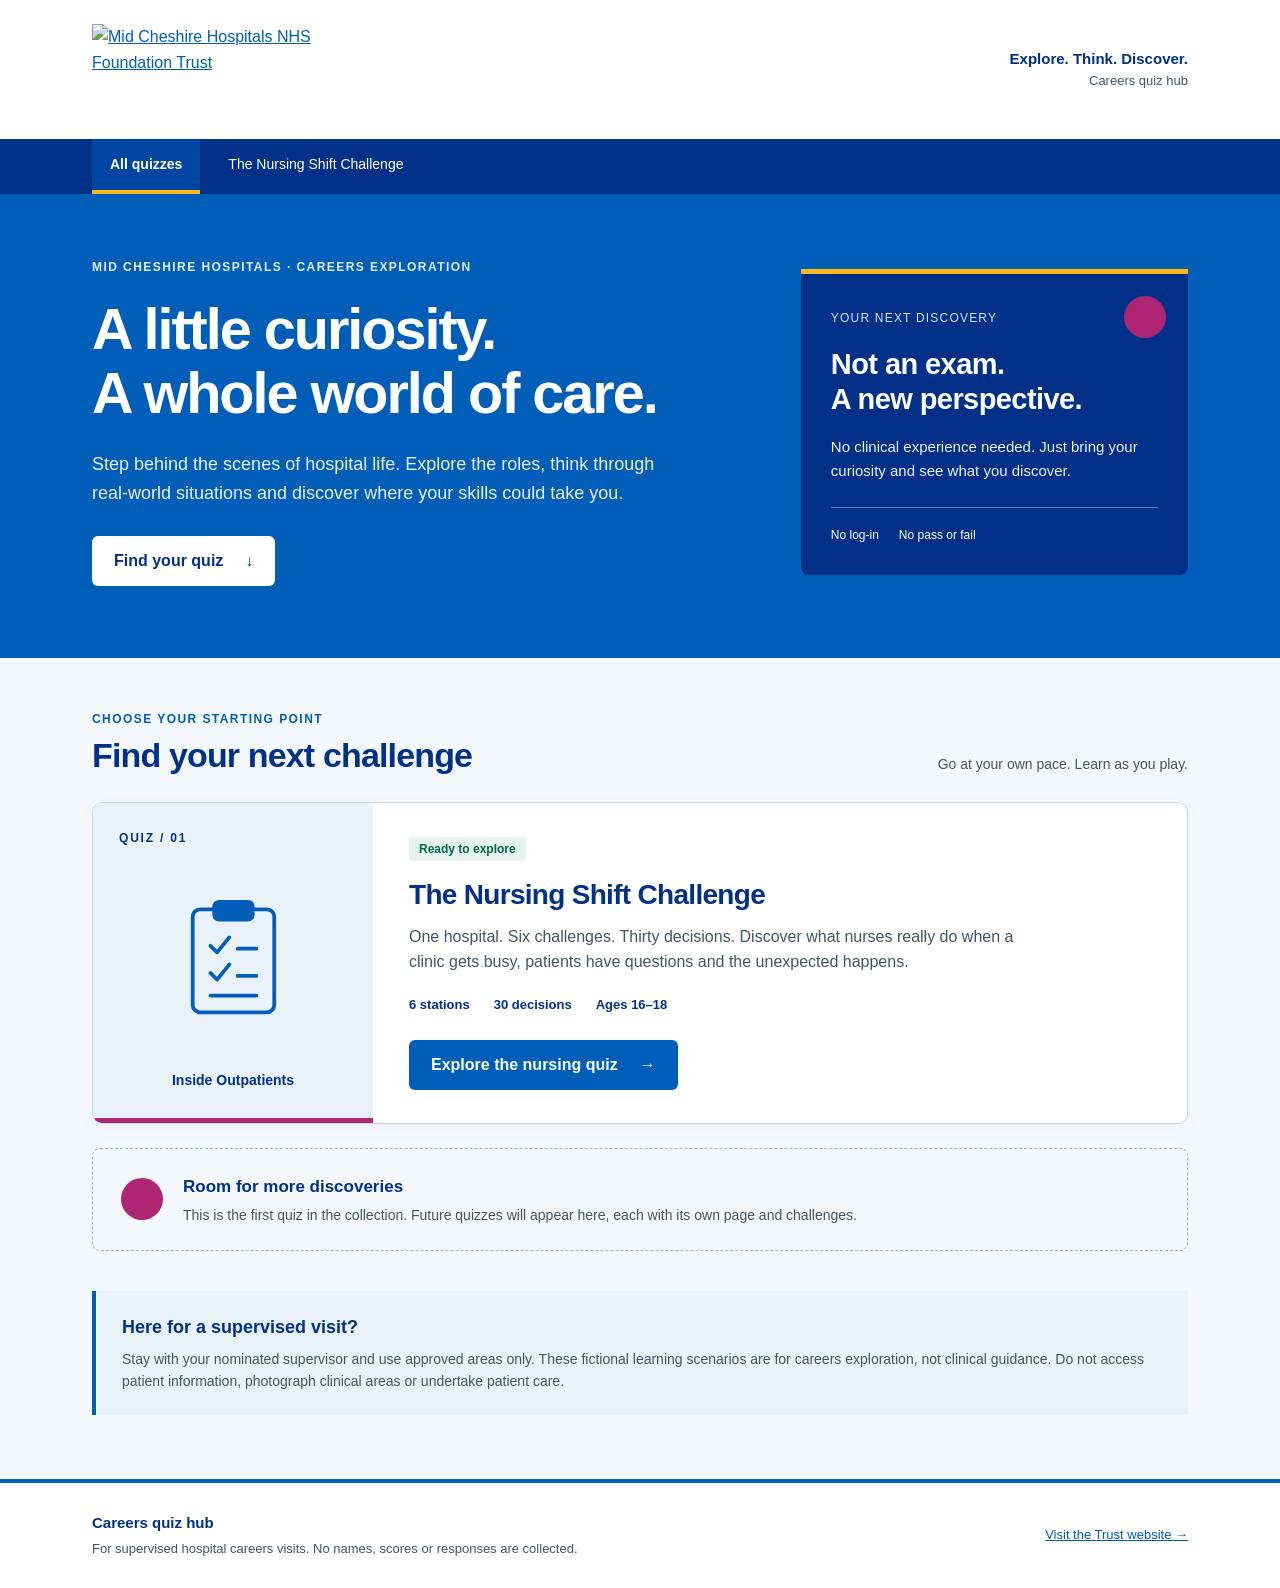
==== index.html @ 4a9d88ef "Add branded careers quiz hub Co-authored-by: Copilot App <223556219+Copilot@users.noreply.github.com" ====
<!doctype html>
<html lang="en-GB">
<head>
  <meta charset="utf-8">
  <meta name="viewport" content="width=device-width, initial-scale=1">
  <meta name="theme-color" content="#005eb8">
  <meta name="description" content="Explore hospital careers with interactive quizzes for supervised careers visits at Mid Cheshire Hospitals. Choose a quiz and discover what happens behind the scenes.">
  <title>Careers Quiz Hub | Mid Cheshire Hospitals</title>
  <link rel="stylesheet" href="theme.css">
  <script>
    const station = Number(new URLSearchParams(location.search).get('station'));
    if (Number.isInteger(station) && station >= 1 && station <= 6) {
      const quiz = new URL('nursing.html', location.href);
      quiz.search = location.search;
      quiz.hash = location.hash;
      location.replace(quiz.href);
    }
  </script>
</head>
<body class="hub">
  <a class="skip-link" href="#main">Skip to main content</a>
  <header class="site-header">
    <div class="inner">
      <a class="trust-logo" href="index.html" aria-label="Quiz hub home"><img src="https://www.mcht.nhs.uk/application/files/9216/4493/8161/Mid_Cheshire_Hospitals_Logo.svg" width="644" height="203" alt="Mid Cheshire Hospitals NHS Foundation Trust"></a>
      <div class="site-label">Explore. Think. Discover.<span>Careers quiz hub</span></div>
    </div>
  </header>
  <nav class="site-nav" aria-label="Main navigation">
    <div class="nav-inner"><a href="index.html" aria-current="page">All quizzes</a><a href="nursing.html">The Nursing Shift Challenge</a></div>
  </nav>
  <main id="main">
    <section class="hub-hero">
      <div class="hub-hero-inner">
        <div>
          <p class="eyebrow">Mid Cheshire Hospitals &middot; Careers exploration</p>
          <h1>A little curiosity.<br>A whole world of care.</h1>
          <p class="hero-copy">Step behind the scenes of hospital life. Explore the roles, think through real-world situations and discover where your skills could take you.</p>
          <a class="btn hero-button" href="#quizzes">Find your quiz <span aria-hidden="true">&darr;</span></a>
        </div>
        <aside class="hero-note" aria-label="How the quizzes work">
          <span class="heart-icon" aria-hidden="true"></span>
          <span class="note-label">Your next discovery</span>
          <h2>Not an exam.<br>A new perspective.</h2>
          <p>No clinical experience needed. Just bring your curiosity and see what you discover.</p>
          <div class="note-bottom"><span>No log-in</span><span>No pass or fail</span></div>
        </aside>
      </div>
    </section>
    <section class="hub-content" id="quizzes" aria-labelledby="quizzes-title">
      <div class="hub-section-heading">
        <div><p class="eyebrow">Choose your starting point</p><h2 id="quizzes-title">Find your next challenge</h2></div>
        <p>Go at your own pace. Learn as you play.</p>
      </div>
      <div class="quiz-list">
        <article class="quiz-card">
          <div class="quiz-art" aria-hidden="true">
            <span class="quiz-index">QUIZ / 01</span>
            <svg viewBox="0 0 160 160" fill="none"><rect x="37" y="28" width="87" height="110" rx="8" stroke="currentColor" stroke-width="4"/><rect x="60" y="20" width="41" height="19" rx="5" fill="#005eb8" stroke="currentColor" stroke-width="4"/><path d="M56 67l7 7 13-16m9 12h20M56 96l7 7 13-16m9 12h20m-49 21h49" stroke="currentColor" stroke-width="4" stroke-linecap="round" stroke-linejoin="round"/></svg>
            <span>Inside Outpatients</span>
          </div>
          <div class="quiz-card-body">
            <span class="available">Ready to explore</span>
            <h3>The Nursing Shift Challenge</h3>
            <p>One hospital. Six challenges. Thirty decisions. Discover what nurses really do when a clinic gets busy, patients have questions and the unexpected happens.</p>
            <ul class="quiz-facts" aria-label="Quiz details"><li>6 stations</li><li>30 decisions</li><li>Ages 16&ndash;18</li></ul>
            <a class="btn" href="nursing.html">Explore the nursing quiz <span aria-hidden="true">&rarr;</span></a>
          </div>
        </article>
        <aside class="future-note"><span class="heart-icon" aria-hidden="true"></span><div><h3>Room for more discoveries</h3><p>This is the first quiz in the collection. Future quizzes will appear here, each with its own page and challenges.</p></div></aside>
      </div>
      <section class="visit-note" aria-labelledby="visit-title"><h2 id="visit-title">Here for a supervised visit?</h2><p>Stay with your nominated supervisor and use approved areas only. These fictional learning scenarios are for careers exploration, not clinical guidance. Do not access patient information, photograph clinical areas or undertake patient care.</p></section>
    </section>
  </main>
  <footer class="hub-footer"><div><strong>Careers quiz hub</strong><p>For supervised hospital careers visits. No names, scores or responses are collected.</p></div><a href="https://www.mcht.nhs.uk/">Visit the Trust website &rarr;</a></footer>
</body>
</html>
---- theme.css ----
:root {
  --navy: #003087;
  --deep: #003087;
  --teal: #005eb8;
  --mint: #eaf2f9;
  --sky: #eaf2f9;
  --ink: #231f20;
  --muted: #425563;
  --line: #c3d9ee;
  --bg: #f5f8fb;
  --white: #fff;
  --gold: #ffb81c;
  --red: #8a1538;
  --pink: #ae2573;
}

* { box-sizing: border-box; }
html { scroll-behavior: smooth; }
body { margin: 0; color: var(--ink); background: var(--bg); font: 16px/1.6 Arial, Helvetica, sans-serif; }
a { color: var(--teal); }
button, a { -webkit-tap-highlight-color: transparent; }
button:focus-visible, a:focus-visible, textarea:focus-visible {
  outline: 3px solid var(--gold);
  outline-offset: 4px;
}
.skip-link { position: absolute; top: -100px; left: 16px; z-index: 10; padding: 12px 20px; background: var(--gold); color: var(--ink); font-weight: bold; }
.skip-link:focus { top: 12px; }
.site-header { background: white; color: var(--navy); }
.site-header .inner { max-width: 1160px; margin: auto; padding: 24px 32px; display: flex; justify-content: space-between; align-items: center; gap: 24px; }
.trust-logo { display: block; flex-shrink: 0; width: 290px; max-width: 100%; }
.trust-logo img { display: block; width: 100%; height: auto; }
.site-label { text-align: right; font-size: 15px; font-weight: bold; }
.site-label span { display: block; font-size: 13px; font-weight: normal; color: var(--muted); }
.site-nav { background: var(--navy); }
.nav-inner { max-width: 1160px; margin: auto; padding: 0 32px; display: flex; gap: 10px; }
.site-nav a { display: flex; align-items: center; padding: 14px 18px; color: white; text-decoration: none; font-size: 14px; border-bottom: 4px solid transparent; }
.site-nav a:hover { background: #0045a1; text-decoration: underline; }
.site-nav a[aria-current="page"] { border-color: var(--gold); background: #0045a1; font-weight: bold; }
.eyebrow { font-size: 12px; font-weight: bold; letter-spacing: .12em; text-transform: uppercase; }
.btn { display: inline-flex; align-items: center; justify-content: center; gap: 22px; background: var(--teal); color: white; padding: 13px 22px; border: 0; border-radius: 6px; font: bold 16px/1.5 Arial, Helvetica, sans-serif; text-decoration: none; cursor: pointer; }
.btn:hover { background: var(--navy); text-decoration: underline; }
.hub-hero { background: var(--teal); color: white; }
.hub-hero, .hero { position: relative; isolation: isolate; overflow: hidden; }
.hub-hero::before, .hub-hero::after, .hero::after {
  content: "";
  position: absolute;
  z-index: -1;
  pointer-events: none;
  background: url("https://www.mcht.nhs.uk/application/themes/custom/images/banner-white-heart.svg") center / contain no-repeat;
}
.hub-hero::before { width: 320px; height: 320px; right: -100px; top: -110px; opacity: .14; transform: rotate(15deg); }
.hub-hero::after, .hero::after { width: 260px; height: 260px; right: 28%; bottom: -180px; opacity: .18; transform: rotate(-15deg); }
.heart-icon {
  display: inline-block;
  width: 42px;
  height: 42px;
  flex: 0 0 42px;
  border-radius: 50%;
  background: var(--pink) url("https://www.mcht.nhs.uk/application/themes/custom/images/banner-white-heart-2.svg") center / 26px 26px no-repeat;
}
.hero-note > .heart-icon { float: right; margin: -8px -8px 8px 12px; }
.hub-hero-inner { max-width: 1160px; margin: auto; padding: 64px 32px 72px; display: grid; grid-template-columns: 1.65fr 1fr; gap: 70px; align-items: center; }
.hub-hero .eyebrow { color: #e1efff; margin: 0 0 20px; }
.hub h1 { font-size: clamp(36px, 4.5vw, 58px); letter-spacing: -.035em; line-height: 1.12; margin: 0 0 24px; }
.hero-copy { max-width: 600px; font-size: 18px; color: #eaf2f9; margin: 0 0 28px; }
.hero-button { background: white; color: var(--navy); }
.hero-button:hover { background: #eaf2f9; }
.hero-note { position: relative; background: var(--navy); border-top: 5px solid var(--gold); padding: 30px; border-radius: 0 0 8px 8px; }
.note-label { color: #d3e6ff; font-size: 12px; text-transform: uppercase; letter-spacing: .1em; }
.hero-note h2 { font-size: 29px; line-height: 1.2; margin: 18px 0; letter-spacing: -.02em; }
.hero-note p { color: #eaf2f9; font-size: 15px; }
.note-bottom { border-top: 1px solid #547ab8; padding-top: 18px; margin-top: 24px; display: flex; gap: 20px; font-size: 12px; }
.hub-content { max-width: 1160px; margin: auto; padding: 52px 32px 64px; }
#quizzes { scroll-margin-top: 24px; }
.hub-section-heading { display: flex; justify-content: space-between; align-items: end; gap: 24px; margin-bottom: 26px; }
.hub-section-heading .eyebrow { margin: 0 0 6px; color: var(--teal); }
.hub-section-heading h2 { margin: 0; color: var(--navy); font-size: clamp(26px, 3vw, 34px); letter-spacing: -.025em; line-height: 1.2; }
.hub-section-heading > p { color: var(--muted); font-size: 14px; margin: 0; }
.quiz-list { display: grid; gap: 24px; }
.quiz-card { display: grid; grid-template-columns: 280px 1fr; background: white; border: 1px solid var(--line); border-radius: 10px; overflow: hidden; box-shadow: 0 5px 20px #00308708; }
.quiz-art { background: #eaf2f9; color: var(--navy); display: flex; flex-direction: column; justify-content: space-between; align-items: center; padding: 26px; min-height: 320px; border-bottom: 5px solid var(--pink); }
.quiz-index { align-self: flex-start; font-size: 12px; letter-spacing: .15em; font-weight: bold; }
.quiz-art svg { width: 150px; height: 150px; color: var(--teal); }
.quiz-art > span:last-child { font-size: 14px; font-weight: bold; }
.quiz-card-body { padding: 32px 36px; }
.available { color: #006747; background: #e6f4ee; font-size: 12px; font-weight: bold; padding: 5px 10px; border-radius: 4px; }
.quiz-card h3 { color: var(--navy); font-size: 28px; line-height: 1.2; letter-spacing: -.025em; margin: 18px 0 12px; }
.quiz-card p { color: var(--muted); margin: 0; max-width: 620px; }
.quiz-facts { list-style: none; padding: 0; margin: 20px 0 24px; display: flex; flex-wrap: wrap; gap: 8px 24px; font-size: 13px; font-weight: bold; color: var(--navy); }
.future-note { display: flex; gap: 20px; align-items: center; padding: 24px 28px; border: 1px dashed #99b4ce; border-radius: 8px; }
.future-note h3 { font-size: 17px; color: var(--navy); margin: 0 0 4px; }
.future-note p { margin: 0; color: var(--muted); font-size: 14px; }
.visit-note { margin-top: 40px; padding: 22px 26px; background: var(--sky); border-left: 4px solid var(--teal); }
.visit-note h2 { font-size: 18px; color: var(--navy); margin: 0 0 6px; }
.visit-note p { color: var(--muted); font-size: 14px; margin: 0; }
.hub-footer { border-top: 4px solid var(--teal); padding: 28px max(32px, calc((100% - 1096px) / 2)); background: white; display: flex; justify-content: space-between; align-items: center; gap: 24px; font-size: 13px; color: var(--muted); }
.hub-footer strong { color: var(--navy); font-size: 15px; }
.hub-footer p { margin: 4px 0 0; }
.hub-footer a { white-space: nowrap; }

/* Keep the original learning experience in the shared Trust colour palette. */
.quiz-breadcrumb { max-width: 1060px; margin: auto; padding: 18px 24px; display: flex; justify-content: space-between; gap: 16px; font-size: 13px; }
.quiz-breadcrumb a { font-weight: bold; }
.quiz-breadcrumb span { color: var(--muted); }
.hero { background: var(--teal); }
.hero h1 { max-width: 900px; }
.hero .eyebrow, .hero p, .hero-tag { color: white; }
.hero-tag { border-color: #9dc5ef; }
.section-head h2, .module h2, .station h3 { color: var(--navy); }
.station { border-radius: 9px; --station-colour: #005eb8; --station-tint: #eaf2f9; }
.station:nth-child(2) { --station-colour: #ae2573; --station-tint: #fbeef5; }
.station:nth-child(3) { --station-colour: #007f7b; --station-tint: #e7f6f3; }
.station:nth-child(4) { --station-colour: #70419b; --station-tint: #f2edf8; }
.station:nth-child(5) { --station-colour: #b45021; --station-tint: #fff1e9; }
.station:nth-child(6) { --station-colour: #357b45; --station-tint: #edf7ed; }
.station .top, .station:nth-child(n) .top {
  position: relative;
  padding-right: 72px;
  background: var(--station-tint);
  border-top: 4px solid var(--station-colour);
}
.station .top::before {
  content: "";
  position: absolute;
  top: 16px;
  right: 16px;
  width: 40px;
  height: 40px;
  border-radius: 50%;
  background: var(--station-colour) url("https://www.mcht.nhs.uk/application/themes/custom/images/banner-white-heart-2.svg") center / 25px 25px no-repeat;
}
.station .number, .module-heading .kicker, .q-type, .result .big { color: var(--teal); }
.notice, .insight, .reflection { background: var(--sky); }
.insight h3 { color: var(--navy); }
.btn.secondary { border-color: var(--teal); color: var(--teal); }
.btn.secondary:hover { background: var(--sky); }
.progress-fill { background: var(--teal); }
.option:hover:not(:disabled) { background: var(--sky); border-color: var(--teal); }
.foot { background: white; border-top: 4px solid var(--teal); }

@media (max-width: 800px) {
  .hub-hero-inner { grid-template-columns: 1fr; gap: 32px; padding: 40px 24px; }
  .hero-note { max-width: 100%; }
  .hero-note h2 br { display: none; }
  .hub-section-heading { align-items: start; flex-direction: column; gap: 10px; }
  .quiz-card { grid-template-columns: 200px 1fr; }
  .quiz-card-body { padding: 26px; }
  .hub-footer { align-items: start; flex-direction: column; gap: 12px; }
}
@media (max-width: 560px) {
  .site-header .inner { padding: 20px; }
  .trust-logo { width: 250px; }
  .site-label { display: none; }
  .nav-inner { padding: 0 8px; gap: 0; }
  .site-nav a { padding: 12px; font-size: 12px; }
  .hub-content { padding: 32px 20px 40px; }
  .quiz-card { grid-template-columns: 1fr; }
  .quiz-art { min-height: 0; flex-direction: row; gap: 12px; padding: 18px 22px; }
  .quiz-art svg { width: 64px; height: 64px; order: 2; }
  .quiz-art > span:last-child { display: none; }
  .quiz-card h3 { font-size: 25px; }
  .quiz-card .btn { width: 100%; gap: 12px; font-size: 15px; }
  .future-note { padding: 20px; }
  .quiz-breadcrumb { padding: 16px; }
  .quiz-breadcrumb span { display: none; }
}
@media (prefers-reduced-motion: reduce) {
  *, *::before, *::after { scroll-behavior: auto !important; transition: none !important; }
}
@media print {
  .site-header, .site-nav, .quiz-breadcrumb, .skip-link, .hub-footer, .hero-button { display: none !important; }
  .hub-hero, .hero-note { background: white; color: black; }
  .hub-hero p, .hub-hero .eyebrow, .hero-note p, .note-label { color: black; }
}
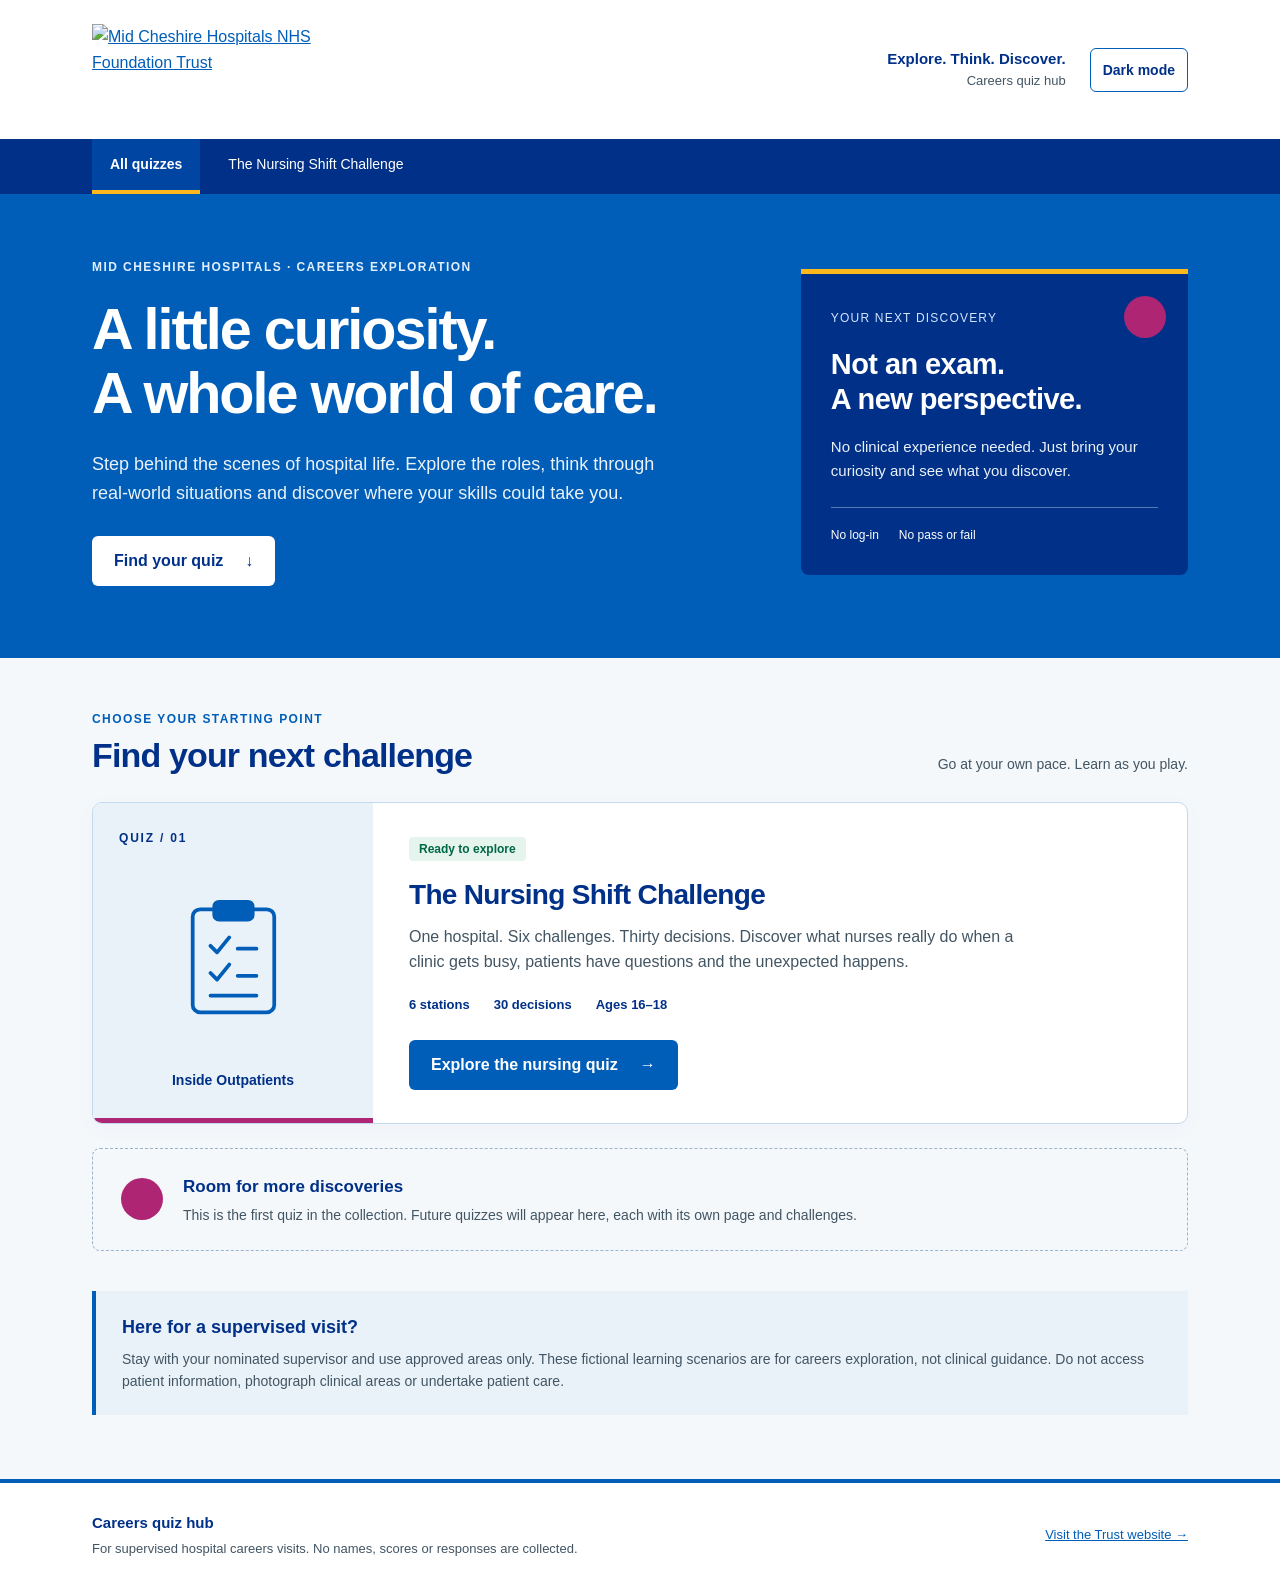
==== commit e51aaa6a: "Add homepage QR code and accessible theme switch Co-authored-by: Copilot App <223556219+Copilot@user" ====
--- a/index.html
+++ b/index.html
@@ -6,6 +6,7 @@
   <meta name="theme-color" content="#005eb8">
   <meta name="description" content="Explore hospital careers with interactive quizzes for supervised careers visits at Mid Cheshire Hospitals. Choose a quiz and discover what happens behind the scenes.">
   <title>Careers Quiz Hub | Mid Cheshire Hospitals</title>
+  <script src="theme.js"></script>
   <link rel="stylesheet" href="theme.css">
   <script>
     const station = Number(new URLSearchParams(location.search).get('station'));
@@ -23,6 +24,7 @@
     <div class="inner">
       <a class="trust-logo" href="index.html" aria-label="Quiz hub home"><img src="https://www.mcht.nhs.uk/application/files/9216/4493/8161/Mid_Cheshire_Hospitals_Logo.svg" width="644" height="203" alt="Mid Cheshire Hospitals NHS Foundation Trust"></a>
       <div class="site-label">Explore. Think. Discover.<span>Careers quiz hub</span></div>
+      <button class="theme-toggle" type="button" aria-pressed="false" hidden>Dark mode</button>
     </div>
   </header>
   <nav class="site-nav" aria-label="Main navigation">
--- a/theme.css
+++ b/theme.css
@@ -29,8 +29,11 @@
 .site-header .inner { max-width: 1160px; margin: auto; padding: 24px 32px; display: flex; justify-content: space-between; align-items: center; gap: 24px; }
 .trust-logo { display: block; flex-shrink: 0; width: 290px; max-width: 100%; }
 .trust-logo img { display: block; width: 100%; height: auto; }
-.site-label { text-align: right; font-size: 15px; font-weight: bold; }
+.site-label { margin-left: auto; text-align: right; font-size: 15px; font-weight: bold; }
 .site-label span { display: block; font-size: 13px; font-weight: normal; color: var(--muted); }
+.theme-toggle { flex: 0 0 auto; min-height: 44px; padding: 8px 12px; border: 1px solid #005eb8; border-radius: 6px; background: white; color: #003087; font: bold 14px/1.3 Arial, Helvetica, sans-serif; cursor: pointer; }
+.theme-toggle:hover { background: #eaf2f9; }
+.theme-toggle[hidden] { display: none; }
 .site-nav { background: var(--navy); }
 .nav-inner { max-width: 1160px; margin: auto; padding: 0 32px; display: flex; gap: 10px; }
 .site-nav a { display: flex; align-items: center; padding: 14px 18px; color: white; text-decoration: none; font-size: 14px; border-bottom: 4px solid transparent; }
@@ -137,6 +140,63 @@
 .progress-fill { background: var(--teal); }
 .option:hover:not(:disabled) { background: var(--sky); border-color: var(--teal); }
 .foot { background: white; border-top: 4px solid var(--teal); }
+.result-eyebrow { color: #176d74; }
+
+:root[data-theme="dark"] {
+  color-scheme: dark;
+  --ink: #edf4fa;
+  --muted: #c3d2e1;
+  --line: #40586e;
+  --bg: #101c2a;
+  --sky: #1d3448;
+}
+[data-theme="dark"] .site-header { background: #17283a; color: #edf4fa; }
+[data-theme="dark"] .trust-logo { background: white; border-radius: 4px; padding: 8px; }
+[data-theme="dark"] .theme-toggle { background: #263d51; color: #edf4fa; border-color: #9dc5ef; }
+[data-theme="dark"] .theme-toggle:hover { background: #38536b; }
+[data-theme="dark"] a:not(.btn):not(.skip-link):not(.trust-logo):not(.site-nav a) { color: #a9d2ff; }
+[data-theme="dark"] .quiz-card,
+[data-theme="dark"] .station,
+[data-theme="dark"] .module,
+[data-theme="dark"] .step,
+[data-theme="dark"] .hub-footer,
+[data-theme="dark"] .foot { background: #17283a; }
+[data-theme="dark"] .quiz-art { background: #233d54; color: #e0efff; }
+[data-theme="dark"] .quiz-art svg { color: #9dc5ef; }
+[data-theme="dark"] .hub-section-heading h2,
+[data-theme="dark"] .quiz-card h3,
+[data-theme="dark"] .quiz-facts,
+[data-theme="dark"] .future-note h3,
+[data-theme="dark"] .visit-note h2,
+[data-theme="dark"] .hub-footer strong,
+[data-theme="dark"] .section-head h2,
+[data-theme="dark"] .module h2,
+[data-theme="dark"] .insight h3 { color: #d7eaff; }
+[data-theme="dark"] .hub-section-heading .eyebrow,
+[data-theme="dark"] .module-heading .kicker,
+[data-theme="dark"] .q-type,
+[data-theme="dark"] .result .big,
+[data-theme="dark"] .result-eyebrow,
+[data-theme="dark"] .crumb button { color: #a9d2ff; }
+[data-theme="dark"] .station .top { color: #231f20; }
+[data-theme="dark"] .station h3 { color: #003087; }
+[data-theme="dark"] .meta,
+[data-theme="dark"] .insight p,
+[data-theme="dark"] .reflection p { color: var(--muted); }
+[data-theme="dark"] .scenario { background: #463822; color: #fff1d2; }
+[data-theme="dark"] .scenario p { color: #fff1d2; }
+[data-theme="dark"] .progress-bg { background: #40586e; }
+[data-theme="dark"] .option { background: #20384c; border-color: #7893a9; color: #edf4fa; }
+[data-theme="dark"] .option .letter { background: #39546a; }
+[data-theme="dark"] .option:hover:not(:disabled) { background: #304e65; border-color: #a9d2ff; }
+[data-theme="dark"] .option.good { background: #194b3d; border-color: #87d8ae; }
+[data-theme="dark"] .option.bad { background: #60313b; border-color: #ffabb7; }
+[data-theme="dark"] .feedback { background: #194b3d; border-color: #87d8ae; }
+[data-theme="dark"] .feedback.incorrect { background: #463822; border-color: #f0c484; }
+[data-theme="dark"] .reflection textarea { background: #101c2a; color: #edf4fa; border-color: #91aaba; }
+[data-theme="dark"] .stretch { background: #20384c; border-color: #7893a9; }
+[data-theme="dark"] .btn.secondary { background: #20384c; color: #edf4fa; border-color: #9dc5ef; }
+[data-theme="dark"] .btn.secondary:hover { background: #38536b; }
 
 @media (max-width: 800px) {
   .hub-hero-inner { grid-template-columns: 1fr; gap: 32px; padding: 40px 24px; }
@@ -148,8 +208,8 @@
   .hub-footer { align-items: start; flex-direction: column; gap: 12px; }
 }
 @media (max-width: 560px) {
-  .site-header .inner { padding: 20px; }
-  .trust-logo { width: 250px; }
+  .site-header .inner { padding: 16px; gap: 12px; }
+  .trust-logo { width: 250px; flex: 0 1 250px; min-width: 0; }
   .site-label { display: none; }
   .nav-inner { padding: 0 8px; gap: 0; }
   .site-nav a { padding: 12px; font-size: 12px; }
@@ -171,4 +231,6 @@
   .site-header, .site-nav, .quiz-breadcrumb, .skip-link, .hub-footer, .hero-button { display: none !important; }
   .hub-hero, .hero-note { background: white; color: black; }
   .hub-hero p, .hub-hero .eyebrow, .hero-note p, .note-label { color: black; }
-}
+  [data-theme="dark"] body, [data-theme="dark"] .module, [data-theme="dark"] .insight, [data-theme="dark"] .scenario, [data-theme="dark"] .reflection, [data-theme="dark"] .stretch { background: white; color: black; }
+  [data-theme="dark"] .module h2, [data-theme="dark"] .insight h3, [data-theme="dark"] .insight p, [data-theme="dark"] .scenario p, [data-theme="dark"] .module .lead, [data-theme="dark"] .reflection p, [data-theme="dark"] .result .big, [data-theme="dark"] .result-eyebrow, [data-theme="dark"] .module-heading .kicker { color: black; }
+}
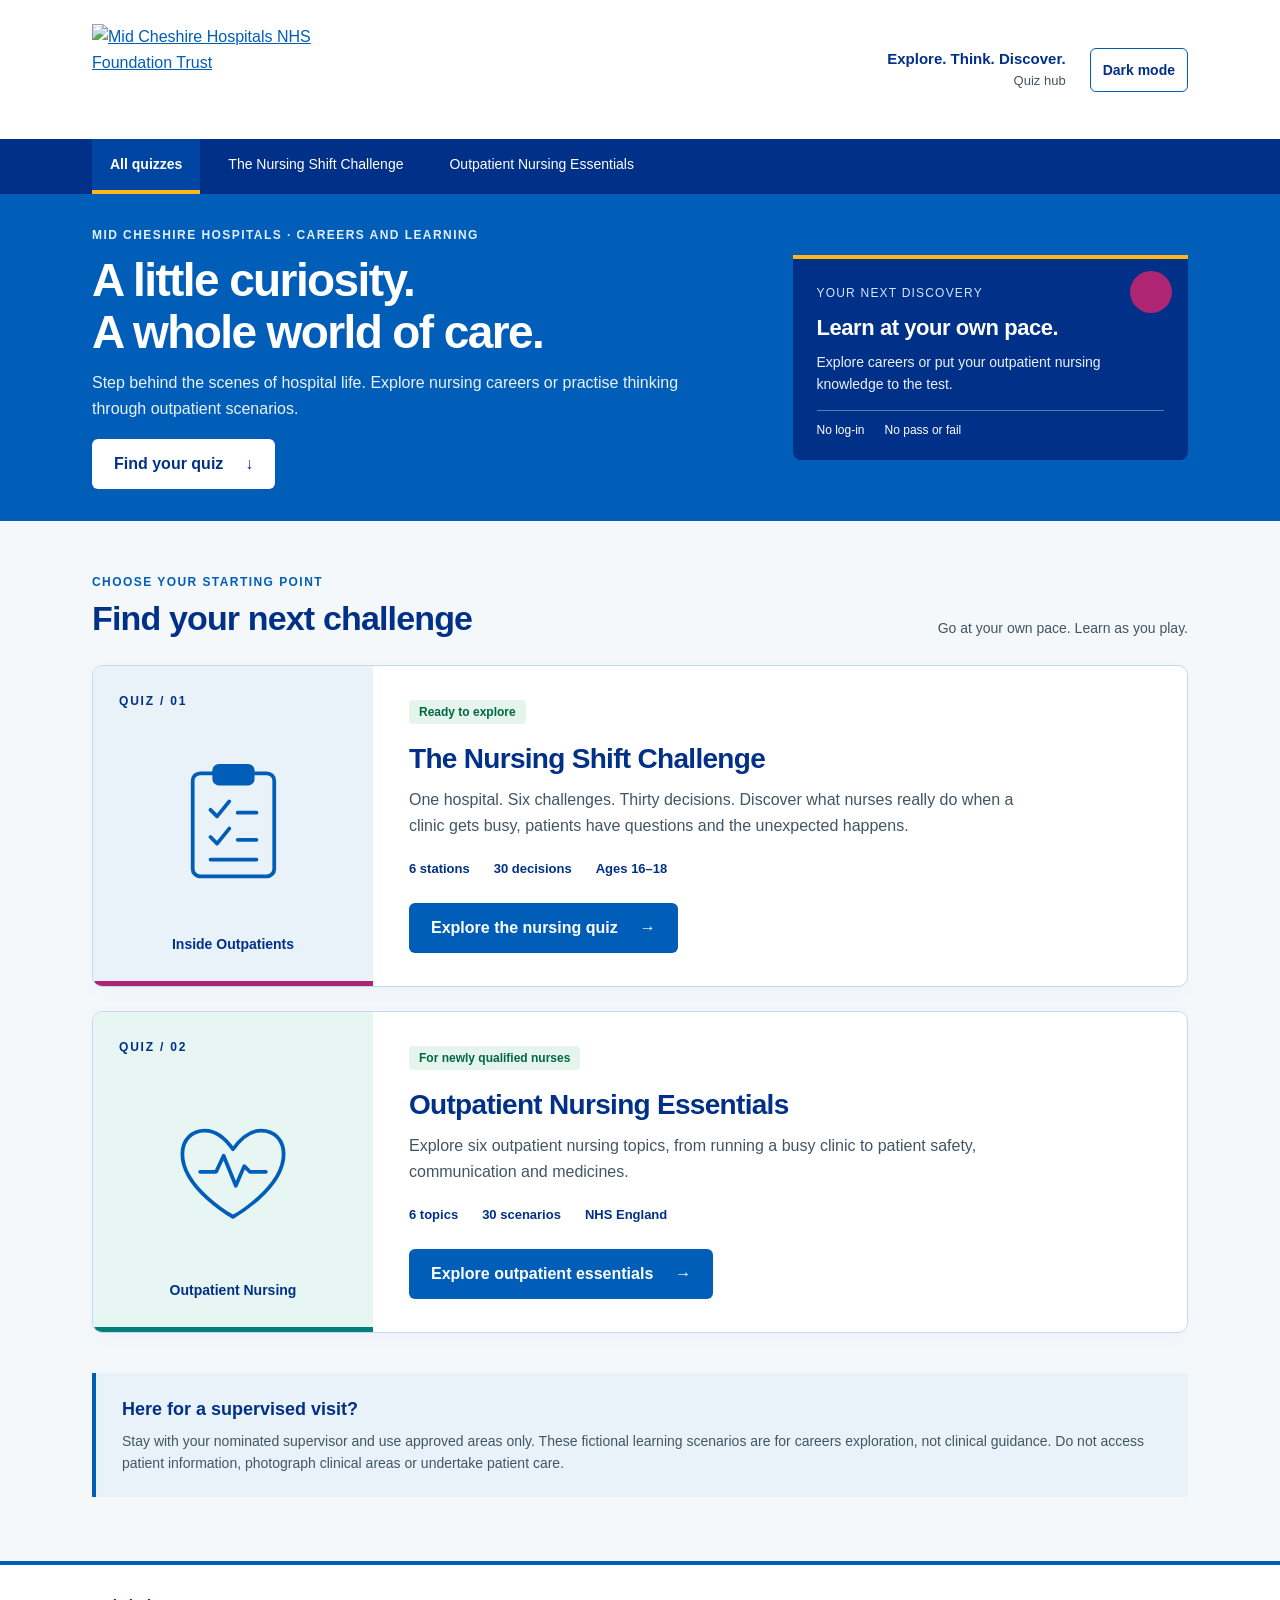
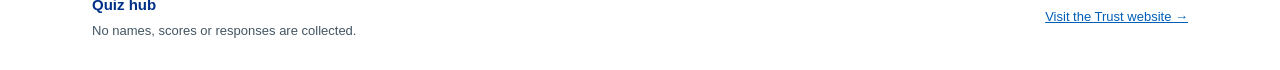
==== commit e7993025: "Add outpatient nursing essentials collection Co-authored-by: Copilot App <223556219+Copilot@users.no" ====
--- a/index.html
+++ b/index.html
@@ -4,8 +4,8 @@
   <meta charset="utf-8">
   <meta name="viewport" content="width=device-width, initial-scale=1">
   <meta name="theme-color" content="#005eb8">
-  <meta name="description" content="Explore hospital careers with interactive quizzes for supervised careers visits at Mid Cheshire Hospitals. Choose a quiz and discover what happens behind the scenes.">
-  <title>Careers Quiz Hub | Mid Cheshire Hospitals</title>
+  <meta name="description" content="Explore hospital careers and outpatient nursing with interactive quizzes inspired by NHS and NMC guidance.">
+  <title>Quiz Hub | Mid Cheshire Hospitals</title>
   <script src="theme.js"></script>
   <link rel="stylesheet" href="theme.css">
   <script>
@@ -23,27 +23,27 @@
   <header class="site-header">
     <div class="inner">
       <a class="trust-logo" href="index.html" aria-label="Quiz hub home"><img src="https://www.mcht.nhs.uk/application/files/9216/4493/8161/Mid_Cheshire_Hospitals_Logo.svg" width="644" height="203" alt="Mid Cheshire Hospitals NHS Foundation Trust"></a>
-      <div class="site-label">Explore. Think. Discover.<span>Careers quiz hub</span></div>
+      <div class="site-label">Explore. Think. Discover.<span>Quiz hub</span></div>
       <button class="theme-toggle" type="button" aria-pressed="false" hidden>Dark mode</button>
     </div>
   </header>
   <nav class="site-nav" aria-label="Main navigation">
-    <div class="nav-inner"><a href="index.html" aria-current="page">All quizzes</a><a href="nursing.html">The Nursing Shift Challenge</a></div>
+    <div class="nav-inner"><a href="index.html" aria-current="page">All quizzes</a><a href="nursing.html">The Nursing Shift Challenge</a><a href="staff-quizzes.html">Outpatient Nursing Essentials</a></div>
   </nav>
   <main id="main">
     <section class="hub-hero">
       <div class="hub-hero-inner">
         <div>
-          <p class="eyebrow">Mid Cheshire Hospitals &middot; Careers exploration</p>
+          <p class="eyebrow">Mid Cheshire Hospitals &middot; Careers and learning</p>
           <h1>A little curiosity.<br>A whole world of care.</h1>
-          <p class="hero-copy">Step behind the scenes of hospital life. Explore the roles, think through real-world situations and discover where your skills could take you.</p>
+          <p class="hero-copy">Step behind the scenes of hospital life. Explore nursing careers or practise thinking through outpatient scenarios.</p>
           <a class="btn hero-button" href="#quizzes">Find your quiz <span aria-hidden="true">&darr;</span></a>
         </div>
         <aside class="hero-note" aria-label="How the quizzes work">
           <span class="heart-icon" aria-hidden="true"></span>
           <span class="note-label">Your next discovery</span>
-          <h2>Not an exam.<br>A new perspective.</h2>
-          <p>No clinical experience needed. Just bring your curiosity and see what you discover.</p>
+          <h2>Learn at your own pace.</h2>
+          <p>Explore careers or put your outpatient nursing knowledge to the test.</p>
           <div class="note-bottom"><span>No log-in</span><span>No pass or fail</span></div>
         </aside>
       </div>
@@ -68,11 +68,24 @@
             <a class="btn" href="nursing.html">Explore the nursing quiz <span aria-hidden="true">&rarr;</span></a>
           </div>
         </article>
-        <aside class="future-note"><span class="heart-icon" aria-hidden="true"></span><div><h3>Room for more discoveries</h3><p>This is the first quiz in the collection. Future quizzes will appear here, each with its own page and challenges.</p></div></aside>
+        <article class="quiz-card" id="staff-quizzes">
+          <div class="quiz-art staff-collection-art" aria-hidden="true">
+            <span class="quiz-index">QUIZ / 02</span>
+            <svg viewBox="0 0 160 160" fill="none"><path d="M80 132S26 102 26 65c0-15 10-25 24-25 14 0 23 10 30 20 7-10 16-20 30-20 14 0 24 10 24 25 0 37-54 67-54 67Z" stroke="currentColor" stroke-width="4" stroke-linejoin="round"/><path d="M45 84h17l8-17 13 32 9-21 6 6h17" stroke="currentColor" stroke-width="4" stroke-linecap="round" stroke-linejoin="round"/></svg>
+            <span>Outpatient Nursing</span>
+          </div>
+          <div class="quiz-card-body">
+            <span class="available">For newly qualified nurses</span>
+            <h3>Outpatient Nursing Essentials</h3>
+            <p>Explore six outpatient nursing topics, from running a busy clinic to patient safety, communication and medicines.</p>
+            <ul class="quiz-facts" aria-label="Quiz details"><li>6 topics</li><li>30 scenarios</li><li>NHS England</li></ul>
+            <a class="btn" href="staff-quizzes.html">Explore outpatient essentials <span aria-hidden="true">&rarr;</span></a>
+          </div>
+        </article>
       </div>
       <section class="visit-note" aria-labelledby="visit-title"><h2 id="visit-title">Here for a supervised visit?</h2><p>Stay with your nominated supervisor and use approved areas only. These fictional learning scenarios are for careers exploration, not clinical guidance. Do not access patient information, photograph clinical areas or undertake patient care.</p></section>
     </section>
   </main>
-  <footer class="hub-footer"><div><strong>Careers quiz hub</strong><p>For supervised hospital careers visits. No names, scores or responses are collected.</p></div><a href="https://www.mcht.nhs.uk/">Visit the Trust website &rarr;</a></footer>
+  <footer class="hub-footer"><div><strong>Quiz hub</strong><p>No names, scores or responses are collected.</p></div><a href="https://www.mcht.nhs.uk/">Visit the Trust website &rarr;</a></footer>
 </body>
 </html>
--- a/theme.css
+++ b/theme.css
@@ -35,7 +35,7 @@
 .theme-toggle:hover { background: #eaf2f9; }
 .theme-toggle[hidden] { display: none; }
 .site-nav { background: var(--navy); }
-.nav-inner { max-width: 1160px; margin: auto; padding: 0 32px; display: flex; gap: 10px; }
+.nav-inner { max-width: 1160px; margin: auto; padding: 0 32px; display: flex; flex-wrap: wrap; gap: 0 10px; }
 .site-nav a { display: flex; align-items: center; padding: 14px 18px; color: white; text-decoration: none; font-size: 14px; border-bottom: 4px solid transparent; }
 .site-nav a:hover { background: #0045a1; text-decoration: underline; }
 .site-nav a[aria-current="page"] { border-color: var(--gold); background: #0045a1; font-weight: bold; }
@@ -62,17 +62,17 @@
   background: var(--pink) url("https://www.mcht.nhs.uk/application/themes/custom/images/banner-white-heart-2.svg") center / 26px 26px no-repeat;
 }
 .hero-note > .heart-icon { float: right; margin: -8px -8px 8px 12px; }
-.hub-hero-inner { max-width: 1160px; margin: auto; padding: 64px 32px 72px; display: grid; grid-template-columns: 1.65fr 1fr; gap: 70px; align-items: center; }
-.hub-hero .eyebrow { color: #e1efff; margin: 0 0 20px; }
-.hub h1 { font-size: clamp(36px, 4.5vw, 58px); letter-spacing: -.035em; line-height: 1.12; margin: 0 0 24px; }
-.hero-copy { max-width: 600px; font-size: 18px; color: #eaf2f9; margin: 0 0 28px; }
+.hub-hero-inner { max-width: 1160px; margin: auto; padding: 32px; display: grid; grid-template-columns: 1.65fr 1fr; gap: 48px; align-items: center; }
+.hub-hero .eyebrow { color: #e1efff; margin: 0 0 10px; }
+.hub h1 { font-size: clamp(32px, 3.8vw, 46px); letter-spacing: -.035em; line-height: 1.12; margin: 0 0 12px; }
+.hero-copy { max-width: 600px; font-size: 16px; color: #eaf2f9; margin: 0 0 18px; }
 .hero-button { background: white; color: var(--navy); }
 .hero-button:hover { background: #eaf2f9; }
-.hero-note { position: relative; background: var(--navy); border-top: 5px solid var(--gold); padding: 30px; border-radius: 0 0 8px 8px; }
+.hero-note { position: relative; background: var(--navy); border-top: 4px solid var(--gold); padding: 20px 24px; border-radius: 0 0 8px 8px; }
 .note-label { color: #d3e6ff; font-size: 12px; text-transform: uppercase; letter-spacing: .1em; }
-.hero-note h2 { font-size: 29px; line-height: 1.2; margin: 18px 0; letter-spacing: -.02em; }
-.hero-note p { color: #eaf2f9; font-size: 15px; }
-.note-bottom { border-top: 1px solid #547ab8; padding-top: 18px; margin-top: 24px; display: flex; gap: 20px; font-size: 12px; }
+.hero-note h2 { font-size: 22px; line-height: 1.2; margin: 10px 0; letter-spacing: -.02em; }
+.hero-note p { color: #eaf2f9; font-size: 14px; margin: 0; }
+.note-bottom { border-top: 1px solid #547ab8; padding-top: 10px; margin-top: 14px; display: flex; gap: 20px; font-size: 12px; }
 .hub-content { max-width: 1160px; margin: auto; padding: 52px 32px 64px; }
 #quizzes { scroll-margin-top: 24px; }
 .hub-section-heading { display: flex; justify-content: space-between; align-items: end; gap: 24px; margin-bottom: 26px; }
@@ -84,6 +84,7 @@
 .quiz-art { background: #eaf2f9; color: var(--navy); display: flex; flex-direction: column; justify-content: space-between; align-items: center; padding: 26px; min-height: 320px; border-bottom: 5px solid var(--pink); }
 .quiz-index { align-self: flex-start; font-size: 12px; letter-spacing: .15em; font-weight: bold; }
 .quiz-art svg { width: 150px; height: 150px; color: var(--teal); }
+.staff-collection-art { border-bottom-color: #007f7b; background: #e7f6f3; }
 .quiz-art > span:last-child { font-size: 14px; font-weight: bold; }
 .quiz-card-body { padding: 32px 36px; }
 .available { color: #006747; background: #e6f4ee; font-size: 12px; font-weight: bold; padding: 5px 10px; border-radius: 4px; }
@@ -100,15 +101,66 @@
 .hub-footer strong { color: var(--navy); font-size: 15px; }
 .hub-footer p { margin: 4px 0 0; }
 .hub-footer a { white-space: nowrap; }
+.collection-hero { background: #005eb8; color: white; }
+.collection-hero-inner { max-width: 1060px; margin: auto; padding: 32px 24px 36px; }
+.collection-hero .eyebrow { color: #e1efff; margin: 0 0 10px; }
+.collection-hero h1 { font-size: clamp(32px, 4vw, 46px); line-height: 1.12; letter-spacing: -.035em; margin: 0 0 12px; }
+.collection-hero p:not(.eyebrow) { max-width: 750px; color: #eaf2f9; margin: 0; }
+.collection-content { padding-top: 36px; }
+.clinical-note { padding: 16px 20px; margin: 0 0 24px; background: #eaf2f9; border-left: 4px solid #005eb8; color: #263d51; font-size: 14px; }
+.staff-grid { display: grid; grid-template-columns: repeat(3, minmax(0, 1fr)); gap: 16px; }
+.staff-card { background: white; border: 1px solid var(--line); border-top: 4px solid #005eb8; border-radius: 9px; padding: 20px; display: flex; flex-direction: column; min-width: 0; }
+.staff-card:nth-child(2) { border-top-color: #ae2573; }
+.staff-card:nth-child(3) { border-top-color: #007f7b; }
+.staff-card:nth-child(4) { border-top-color: #70419b; }
+.staff-card:nth-child(5) { border-top-color: #b45021; }
+.staff-card:nth-child(6) { border-top-color: #357b45; }
+.staff-card .heart-icon { align-self: flex-end; width: 36px; height: 36px; flex-basis: 36px; background-size: 22px; margin-bottom: -28px; background-color: #005eb8; }
+.staff-card:nth-child(2) .heart-icon { background-color: #ae2573; }
+.staff-card:nth-child(3) .heart-icon { background-color: #007f7b; }
+.staff-card:nth-child(4) .heart-icon { background-color: #70419b; }
+.staff-card:nth-child(5) .heart-icon { background-color: #b45021; }
+.staff-card:nth-child(6) .heart-icon { background-color: #357b45; }
+.staff-kicker { color: #005eb8; font-size: 12px; font-weight: bold; letter-spacing: .08em; text-transform: uppercase; }
+.staff-card .staff-kicker { padding-right: 40px; margin: 0 0 12px; }
+.staff-card h3 { margin: 0 0 8px; color: #003087; font-size: 20px; line-height: 1.25; }
+.staff-card > p:not(.staff-kicker) { flex: 1; margin: 0 0 20px; color: var(--muted); font-size: 14px; }
+.staff-card .btn { font-size: 14px; padding: 10px 14px; gap: 10px; }
+.staff-quiz-main { max-width: 900px; margin: auto; padding: 24px 24px 64px; }
+.staff-back { display: inline-block; margin-bottom: 20px; font-weight: bold; }
+.staff-quiz-panel { background: white; border: 1px solid var(--line); border-radius: 10px; padding: clamp(20px, 4vw, 36px); }
+.staff-quiz-panel h1 { color: #003087; font-size: clamp(28px, 4vw, 42px); line-height: 1.15; margin: 8px 0 12px; }
+.staff-intro { color: var(--muted); margin: 0 0 28px; }
+.staff-progress { display: flex; justify-content: space-between; gap: 12px; font-size: 14px; }
+.staff-quiz-panel progress { display: block; width: 100%; height: 12px; margin: 10px 0 24px; accent-color: #005eb8; }
+.staff-quiz-panel h2 { font-size: 21px; line-height: 1.35; }
+.staff-options { display: grid; gap: 10px; }
+.staff-option { display: flex; align-items: flex-start; gap: 12px; width: 100%; min-height: 48px; padding: 12px; border: 1px solid #a9bfce; border-radius: 8px; background: white; color: #231f20; text-align: left; font: inherit; cursor: pointer; }
+.staff-option:hover:not(:disabled) { background: #eaf2f9; border-color: #005eb8; }
+.staff-option:disabled { cursor: default; }
+.staff-option-letter { display: flex; flex: 0 0 28px; justify-content: center; align-items: center; height: 28px; border-radius: 5px; background: #eaf2f9; color: #003087; font-weight: bold; }
+.staff-option.correct { border-color: #167451; background: #eaf8f2; }
+.staff-option.incorrect { border-color: #a83e51; background: #fff0f2; }
+.staff-feedback { margin: 18px 0; padding: 16px; border-left: 4px solid #167451; background: #eaf8f2; color: #183c2e; }
+.staff-feedback.incorrect { border-color: #aa642d; background: #fff5e8; color: #49321d; }
+.staff-feedback h3 { font-size: 17px; margin: 0 0 5px; }
+.staff-feedback p { margin: 0; }
+.staff-actions { display: flex; flex-wrap: wrap; justify-content: space-between; align-items: center; gap: 16px; margin-top: 24px; }
+.staff-actions > span { color: var(--muted); font-size: 13px; }
+.staff-actions .btn:disabled { opacity: .5; cursor: not-allowed; }
+.staff-sources { margin-top: 32px; padding-top: 20px; border-top: 1px solid var(--line); }
+.staff-sources h2 { font-size: 18px; margin: 0 0 6px; }
+.staff-sources p, .staff-sources ul { font-size: 14px; }
+.staff-sources li { margin-bottom: 6px; overflow-wrap: anywhere; }
 
 /* Keep the original learning experience in the shared Trust colour palette. */
 .quiz-breadcrumb { max-width: 1060px; margin: auto; padding: 18px 24px; display: flex; justify-content: space-between; gap: 16px; font-size: 13px; }
 .quiz-breadcrumb a { font-weight: bold; }
 .quiz-breadcrumb span { color: var(--muted); }
-.hero { background: var(--teal); }
-.hero h1 { max-width: 900px; }
-.hero .eyebrow, .hero p, .hero-tag { color: white; }
-.hero-tag { border-color: #9dc5ef; }
+.hero { background: var(--teal); padding: 32px 24px 36px; }
+.hero h1 { max-width: 900px; font-size: clamp(32px, 4vw, 46px); margin: 10px 0 12px; }
+.hero p { font-size: 16px; max-width: 740px; margin-bottom: 0; }
+.hero .eyebrow, .hero p { color: white; }
 .section-head h2, .module h2, .station h3 { color: var(--navy); }
 .station { border-radius: 9px; --station-colour: #005eb8; --station-tint: #eaf2f9; }
 .station:nth-child(2) { --station-colour: #ae2573; --station-tint: #fbeef5; }
@@ -162,6 +214,7 @@
 [data-theme="dark"] .hub-footer,
 [data-theme="dark"] .foot { background: #17283a; }
 [data-theme="dark"] .quiz-art { background: #233d54; color: #e0efff; }
+[data-theme="dark"] .staff-collection-art { background: #1d4343; }
 [data-theme="dark"] .quiz-art svg { color: #9dc5ef; }
 [data-theme="dark"] .hub-section-heading h2,
 [data-theme="dark"] .quiz-card h3,
@@ -197,15 +250,28 @@
 [data-theme="dark"] .stretch { background: #20384c; border-color: #7893a9; }
 [data-theme="dark"] .btn.secondary { background: #20384c; color: #edf4fa; border-color: #9dc5ef; }
 [data-theme="dark"] .btn.secondary:hover { background: #38536b; }
+[data-theme="dark"] .clinical-note { background: #1d3448; color: #edf4fa; }
+[data-theme="dark"] .staff-card, [data-theme="dark"] .staff-quiz-panel { background: #17283a; }
+[data-theme="dark"] .staff-card h3, [data-theme="dark"] .staff-quiz-panel h1 { color: #d7eaff; }
+[data-theme="dark"] .staff-kicker { color: #a9d2ff; }
+[data-theme="dark"] .staff-option { background: #20384c; border-color: #7893a9; color: #edf4fa; }
+[data-theme="dark"] .staff-option-letter { background: #39546a; color: #edf4fa; }
+[data-theme="dark"] .staff-option:hover:not(:disabled) { background: #304e65; border-color: #a9d2ff; }
+[data-theme="dark"] .staff-option.correct { background: #194b3d; border-color: #87d8ae; }
+[data-theme="dark"] .staff-option.incorrect { background: #60313b; border-color: #ffabb7; }
+[data-theme="dark"] .staff-feedback { background: #194b3d; color: #edf4fa; border-color: #87d8ae; }
+[data-theme="dark"] .staff-feedback.incorrect { background: #463822; color: #fff1d2; border-color: #f0c484; }
 
 @media (max-width: 800px) {
-  .hub-hero-inner { grid-template-columns: 1fr; gap: 32px; padding: 40px 24px; }
-  .hero-note { max-width: 100%; }
-  .hero-note h2 br { display: none; }
+  .hub-hero-inner { grid-template-columns: 1fr; gap: 20px; padding: 28px 24px; }
+  .hero-note { max-width: 100%; background: transparent; border: 0; padding: 0; }
+  .hero-note .heart-icon, .hero-note .note-label, .hero-note h2, .hero-note p { display: none; }
+  .hero-note .note-bottom { border: 0; margin: 0; padding: 0; }
   .hub-section-heading { align-items: start; flex-direction: column; gap: 10px; }
   .quiz-card { grid-template-columns: 200px 1fr; }
   .quiz-card-body { padding: 26px; }
   .hub-footer { align-items: start; flex-direction: column; gap: 12px; }
+  .staff-grid { grid-template-columns: repeat(2, minmax(0, 1fr)); }
 }
 @media (max-width: 560px) {
   .site-header .inner { padding: 16px; gap: 12px; }
@@ -223,6 +289,10 @@
   .future-note { padding: 20px; }
   .quiz-breadcrumb { padding: 16px; }
   .quiz-breadcrumb span { display: none; }
+  .staff-grid { grid-template-columns: 1fr; }
+  .collection-hero-inner { padding: 26px 20px 30px; }
+  .staff-quiz-main { padding: 20px 16px 40px; }
+  .staff-actions .btn { width: 100%; }
 }
 @media (prefers-reduced-motion: reduce) {
   *, *::before, *::after { scroll-behavior: auto !important; transition: none !important; }
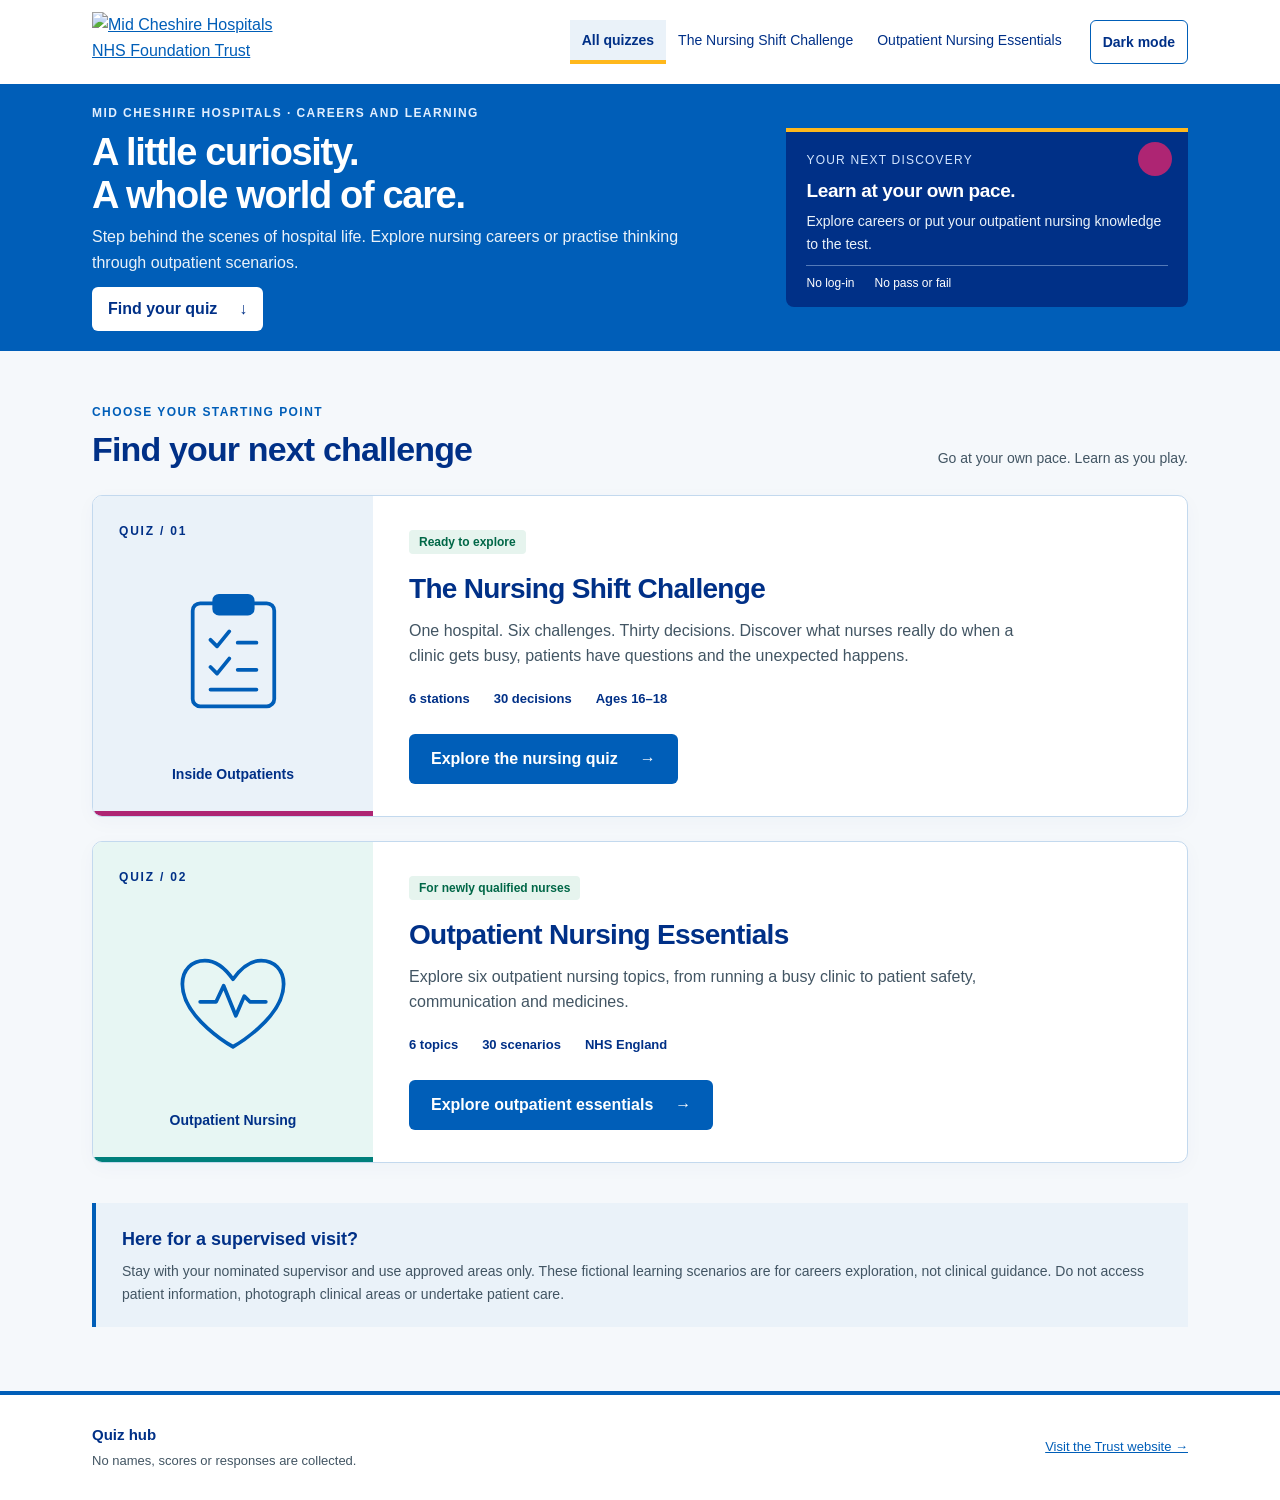
==== commit 8cd77f37: "Compact shared site header Co-authored-by: Copilot App <223556219+Copilot@users.noreply.github.com>" ====
--- a/index.html
+++ b/index.html
@@ -23,13 +23,12 @@
   <header class="site-header">
     <div class="inner">
       <a class="trust-logo" href="index.html" aria-label="Quiz hub home"><img src="https://www.mcht.nhs.uk/application/files/9216/4493/8161/Mid_Cheshire_Hospitals_Logo.svg" width="644" height="203" alt="Mid Cheshire Hospitals NHS Foundation Trust"></a>
-      <div class="site-label">Explore. Think. Discover.<span>Quiz hub</span></div>
+      <nav class="site-nav" aria-label="Main navigation">
+        <div class="nav-inner"><a href="index.html" aria-current="page">All quizzes</a><a href="nursing.html">The Nursing Shift Challenge</a><a href="staff-quizzes.html">Outpatient Nursing Essentials</a></div>
+      </nav>
       <button class="theme-toggle" type="button" aria-pressed="false" hidden>Dark mode</button>
     </div>
   </header>
-  <nav class="site-nav" aria-label="Main navigation">
-    <div class="nav-inner"><a href="index.html" aria-current="page">All quizzes</a><a href="nursing.html">The Nursing Shift Challenge</a><a href="staff-quizzes.html">Outpatient Nursing Essentials</a></div>
-  </nav>
   <main id="main">
     <section class="hub-hero">
       <div class="hub-hero-inner">
--- a/theme.css
+++ b/theme.css
@@ -26,19 +26,17 @@
 .skip-link { position: absolute; top: -100px; left: 16px; z-index: 10; padding: 12px 20px; background: var(--gold); color: var(--ink); font-weight: bold; }
 .skip-link:focus { top: 12px; }
 .site-header { background: white; color: var(--navy); }
-.site-header .inner { max-width: 1160px; margin: auto; padding: 24px 32px; display: flex; justify-content: space-between; align-items: center; gap: 24px; }
-.trust-logo { display: block; flex-shrink: 0; width: 290px; max-width: 100%; }
+.site-header .inner { max-width: 1160px; margin: auto; padding: 12px 32px; display: flex; justify-content: space-between; align-items: center; gap: 16px; }
+.trust-logo { display: block; flex-shrink: 0; width: 190px; max-width: 100%; }
 .trust-logo img { display: block; width: 100%; height: auto; }
-.site-label { margin-left: auto; text-align: right; font-size: 15px; font-weight: bold; }
-.site-label span { display: block; font-size: 13px; font-weight: normal; color: var(--muted); }
 .theme-toggle { flex: 0 0 auto; min-height: 44px; padding: 8px 12px; border: 1px solid #005eb8; border-radius: 6px; background: white; color: #003087; font: bold 14px/1.3 Arial, Helvetica, sans-serif; cursor: pointer; }
 .theme-toggle:hover { background: #eaf2f9; }
 .theme-toggle[hidden] { display: none; }
-.site-nav { background: var(--navy); }
-.nav-inner { max-width: 1160px; margin: auto; padding: 0 32px; display: flex; flex-wrap: wrap; gap: 0 10px; }
-.site-nav a { display: flex; align-items: center; padding: 14px 18px; color: white; text-decoration: none; font-size: 14px; border-bottom: 4px solid transparent; }
-.site-nav a:hover { background: #0045a1; text-decoration: underline; }
-.site-nav a[aria-current="page"] { border-color: var(--gold); background: #0045a1; font-weight: bold; }
+.site-nav { margin-left: auto; min-width: 0; }
+.nav-inner { display: flex; flex-wrap: wrap; gap: 0; }
+.site-nav a { display: flex; align-items: center; min-height: 44px; padding: 8px 12px; color: #003087; text-decoration: none; font-size: 14px; border-bottom: 4px solid transparent; }
+.site-nav a:hover { background: #eaf2f9; text-decoration: underline; }
+.site-nav a[aria-current="page"] { border-color: var(--gold); background: #eaf2f9; font-weight: bold; }
 .eyebrow { font-size: 12px; font-weight: bold; letter-spacing: .12em; text-transform: uppercase; }
 .btn { display: inline-flex; align-items: center; justify-content: center; gap: 22px; background: var(--teal); color: white; padding: 13px 22px; border: 0; border-radius: 6px; font: bold 16px/1.5 Arial, Helvetica, sans-serif; text-decoration: none; cursor: pointer; }
 .btn:hover { background: var(--navy); text-decoration: underline; }
@@ -61,18 +59,18 @@
   border-radius: 50%;
   background: var(--pink) url("https://www.mcht.nhs.uk/application/themes/custom/images/banner-white-heart-2.svg") center / 26px 26px no-repeat;
 }
-.hero-note > .heart-icon { float: right; margin: -8px -8px 8px 12px; }
-.hub-hero-inner { max-width: 1160px; margin: auto; padding: 32px; display: grid; grid-template-columns: 1.65fr 1fr; gap: 48px; align-items: center; }
-.hub-hero .eyebrow { color: #e1efff; margin: 0 0 10px; }
-.hub h1 { font-size: clamp(32px, 3.8vw, 46px); letter-spacing: -.035em; line-height: 1.12; margin: 0 0 12px; }
-.hero-copy { max-width: 600px; font-size: 16px; color: #eaf2f9; margin: 0 0 18px; }
-.hero-button { background: white; color: var(--navy); }
+.hero-note > .heart-icon { float: right; width: 34px; height: 34px; background-size: 22px; margin: -4px -4px 6px 10px; }
+.hub-hero-inner { max-width: 1160px; margin: auto; padding: 20px 32px; display: grid; grid-template-columns: 1.65fr 1fr; gap: 32px; align-items: center; }
+.hub-hero .eyebrow { color: #e1efff; margin: 0 0 8px; }
+.hub h1 { font-size: clamp(28px, 3.2vw, 38px); letter-spacing: -.035em; line-height: 1.12; margin: 0 0 8px; }
+.hero-copy { max-width: 600px; font-size: 16px; color: #eaf2f9; margin: 0 0 12px; }
+.hero-button { min-height: 44px; padding: 9px 16px; background: white; color: var(--navy); }
 .hero-button:hover { background: #eaf2f9; }
-.hero-note { position: relative; background: var(--navy); border-top: 4px solid var(--gold); padding: 20px 24px; border-radius: 0 0 8px 8px; }
+.hero-note { position: relative; background: var(--navy); border-top: 4px solid var(--gold); padding: 14px 20px; border-radius: 0 0 8px 8px; }
 .note-label { color: #d3e6ff; font-size: 12px; text-transform: uppercase; letter-spacing: .1em; }
-.hero-note h2 { font-size: 22px; line-height: 1.2; margin: 10px 0; letter-spacing: -.02em; }
+.hero-note h2 { font-size: 19px; line-height: 1.2; margin: 8px 0; letter-spacing: -.02em; }
 .hero-note p { color: #eaf2f9; font-size: 14px; margin: 0; }
-.note-bottom { border-top: 1px solid #547ab8; padding-top: 10px; margin-top: 14px; display: flex; gap: 20px; font-size: 12px; }
+.note-bottom { border-top: 1px solid #547ab8; padding-top: 8px; margin-top: 10px; display: flex; gap: 20px; font-size: 12px; }
 .hub-content { max-width: 1160px; margin: auto; padding: 52px 32px 64px; }
 #quizzes { scroll-margin-top: 24px; }
 .hub-section-heading { display: flex; justify-content: space-between; align-items: end; gap: 24px; margin-bottom: 26px; }
@@ -102,9 +100,9 @@
 .hub-footer p { margin: 4px 0 0; }
 .hub-footer a { white-space: nowrap; }
 .collection-hero { background: #005eb8; color: white; }
-.collection-hero-inner { max-width: 1060px; margin: auto; padding: 32px 24px 36px; }
-.collection-hero .eyebrow { color: #e1efff; margin: 0 0 10px; }
-.collection-hero h1 { font-size: clamp(32px, 4vw, 46px); line-height: 1.12; letter-spacing: -.035em; margin: 0 0 12px; }
+.collection-hero-inner { max-width: 1060px; margin: auto; padding: 22px 24px; }
+.collection-hero .eyebrow { color: #e1efff; margin: 0 0 8px; }
+.collection-hero h1 { font-size: clamp(28px, 3.2vw, 38px); line-height: 1.12; letter-spacing: -.035em; margin: 0 0 8px; }
 .collection-hero p:not(.eyebrow) { max-width: 750px; color: #eaf2f9; margin: 0; }
 .collection-content { padding-top: 36px; }
 .clinical-note { padding: 16px 20px; margin: 0 0 24px; background: #eaf2f9; border-left: 4px solid #005eb8; color: #263d51; font-size: 14px; }
@@ -154,11 +152,11 @@
 .staff-sources li { margin-bottom: 6px; overflow-wrap: anywhere; }
 
 /* Keep the original learning experience in the shared Trust colour palette. */
-.quiz-breadcrumb { max-width: 1060px; margin: auto; padding: 18px 24px; display: flex; justify-content: space-between; gap: 16px; font-size: 13px; }
+.quiz-breadcrumb { max-width: 1060px; margin: auto; padding: 12px 24px; display: flex; justify-content: space-between; gap: 16px; font-size: 13px; }
 .quiz-breadcrumb a { font-weight: bold; }
 .quiz-breadcrumb span { color: var(--muted); }
-.hero { background: var(--teal); padding: 32px 24px 36px; }
-.hero h1 { max-width: 900px; font-size: clamp(32px, 4vw, 46px); margin: 10px 0 12px; }
+.hero { background: var(--teal); padding: 22px 24px; }
+.hero h1 { max-width: 900px; font-size: clamp(28px, 3.2vw, 38px); margin: 8px 0; }
 .hero p { font-size: 16px; max-width: 740px; margin-bottom: 0; }
 .hero .eyebrow, .hero p { color: white; }
 .section-head h2, .module h2, .station h3 { color: var(--navy); }
@@ -204,6 +202,8 @@
 }
 [data-theme="dark"] .site-header { background: #17283a; color: #edf4fa; }
 [data-theme="dark"] .trust-logo { background: white; border-radius: 4px; padding: 8px; }
+[data-theme="dark"] .site-nav a { color: #edf4fa; }
+[data-theme="dark"] .site-nav a:hover, [data-theme="dark"] .site-nav a[aria-current="page"] { background: #263d51; }
 [data-theme="dark"] .theme-toggle { background: #263d51; color: #edf4fa; border-color: #9dc5ef; }
 [data-theme="dark"] .theme-toggle:hover { background: #38536b; }
 [data-theme="dark"] a:not(.btn):not(.skip-link):not(.trust-logo):not(.site-nav a) { color: #a9d2ff; }
@@ -262,8 +262,14 @@
 [data-theme="dark"] .staff-feedback { background: #194b3d; color: #edf4fa; border-color: #87d8ae; }
 [data-theme="dark"] .staff-feedback.incorrect { background: #463822; color: #fff1d2; border-color: #f0c484; }
 
+@media (max-width: 960px) {
+  .site-header .inner { display: grid; grid-template-columns: minmax(0, 1fr) auto; gap: 8px 12px; }
+  .trust-logo { grid-column: 1; grid-row: 1; }
+  .theme-toggle { grid-column: 2; grid-row: 1; }
+  .site-nav { grid-column: 1 / -1; grid-row: 2; margin-left: 0; }
+}
 @media (max-width: 800px) {
-  .hub-hero-inner { grid-template-columns: 1fr; gap: 20px; padding: 28px 24px; }
+  .hub-hero-inner { grid-template-columns: 1fr; gap: 12px; padding: 20px 24px; }
   .hero-note { max-width: 100%; background: transparent; border: 0; padding: 0; }
   .hero-note .heart-icon, .hero-note .note-label, .hero-note h2, .hero-note p { display: none; }
   .hero-note .note-bottom { border: 0; margin: 0; padding: 0; }
@@ -274,11 +280,9 @@
   .staff-grid { grid-template-columns: repeat(2, minmax(0, 1fr)); }
 }
 @media (max-width: 560px) {
-  .site-header .inner { padding: 16px; gap: 12px; }
-  .trust-logo { width: 250px; flex: 0 1 250px; min-width: 0; }
-  .site-label { display: none; }
-  .nav-inner { padding: 0 8px; gap: 0; }
-  .site-nav a { padding: 12px; font-size: 12px; }
+  .site-header .inner { padding: 12px 16px; gap: 12px; }
+  .trust-logo { width: 185px; min-width: 0; }
+  .site-nav a { padding: 8px 12px; font-size: 12px; }
   .hub-content { padding: 32px 20px 40px; }
   .quiz-card { grid-template-columns: 1fr; }
   .quiz-art { min-height: 0; flex-direction: row; gap: 12px; padding: 18px 22px; }
@@ -287,10 +291,10 @@
   .quiz-card h3 { font-size: 25px; }
   .quiz-card .btn { width: 100%; gap: 12px; font-size: 15px; }
   .future-note { padding: 20px; }
-  .quiz-breadcrumb { padding: 16px; }
+  .quiz-breadcrumb { padding: 12px 16px; }
   .quiz-breadcrumb span { display: none; }
   .staff-grid { grid-template-columns: 1fr; }
-  .collection-hero-inner { padding: 26px 20px 30px; }
+  .collection-hero-inner { padding: 20px; }
   .staff-quiz-main { padding: 20px 16px 40px; }
   .staff-actions .btn { width: 100%; }
 }
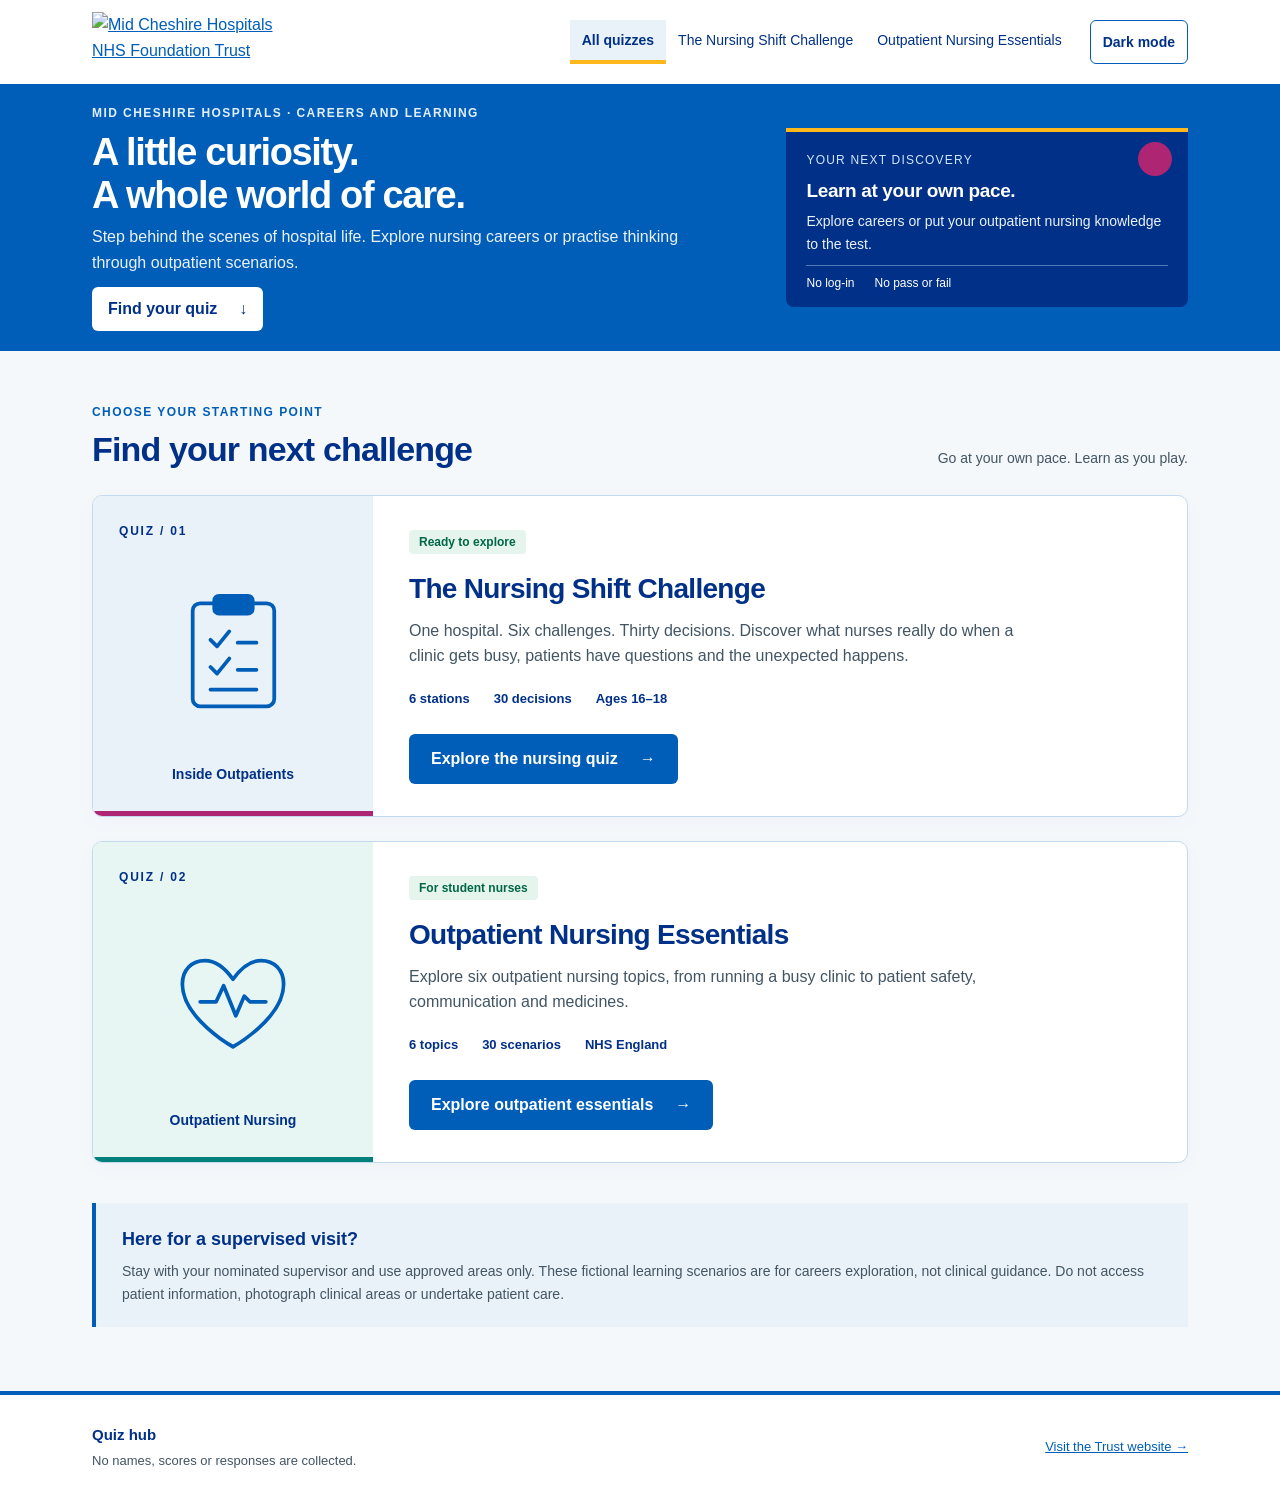
==== commit 78d7317c: "Adapt outpatient quizzes for student nurses Co-authored-by: Copilot App <223556219+Copilot@users.nor" ====
--- a/index.html
+++ b/index.html
@@ -74,7 +74,7 @@
             <span>Outpatient Nursing</span>
           </div>
           <div class="quiz-card-body">
-            <span class="available">For newly qualified nurses</span>
+            <span class="available">For student nurses</span>
             <h3>Outpatient Nursing Essentials</h3>
             <p>Explore six outpatient nursing topics, from running a busy clinic to patient safety, communication and medicines.</p>
             <ul class="quiz-facts" aria-label="Quiz details"><li>6 topics</li><li>30 scenarios</li><li>NHS England</li></ul>
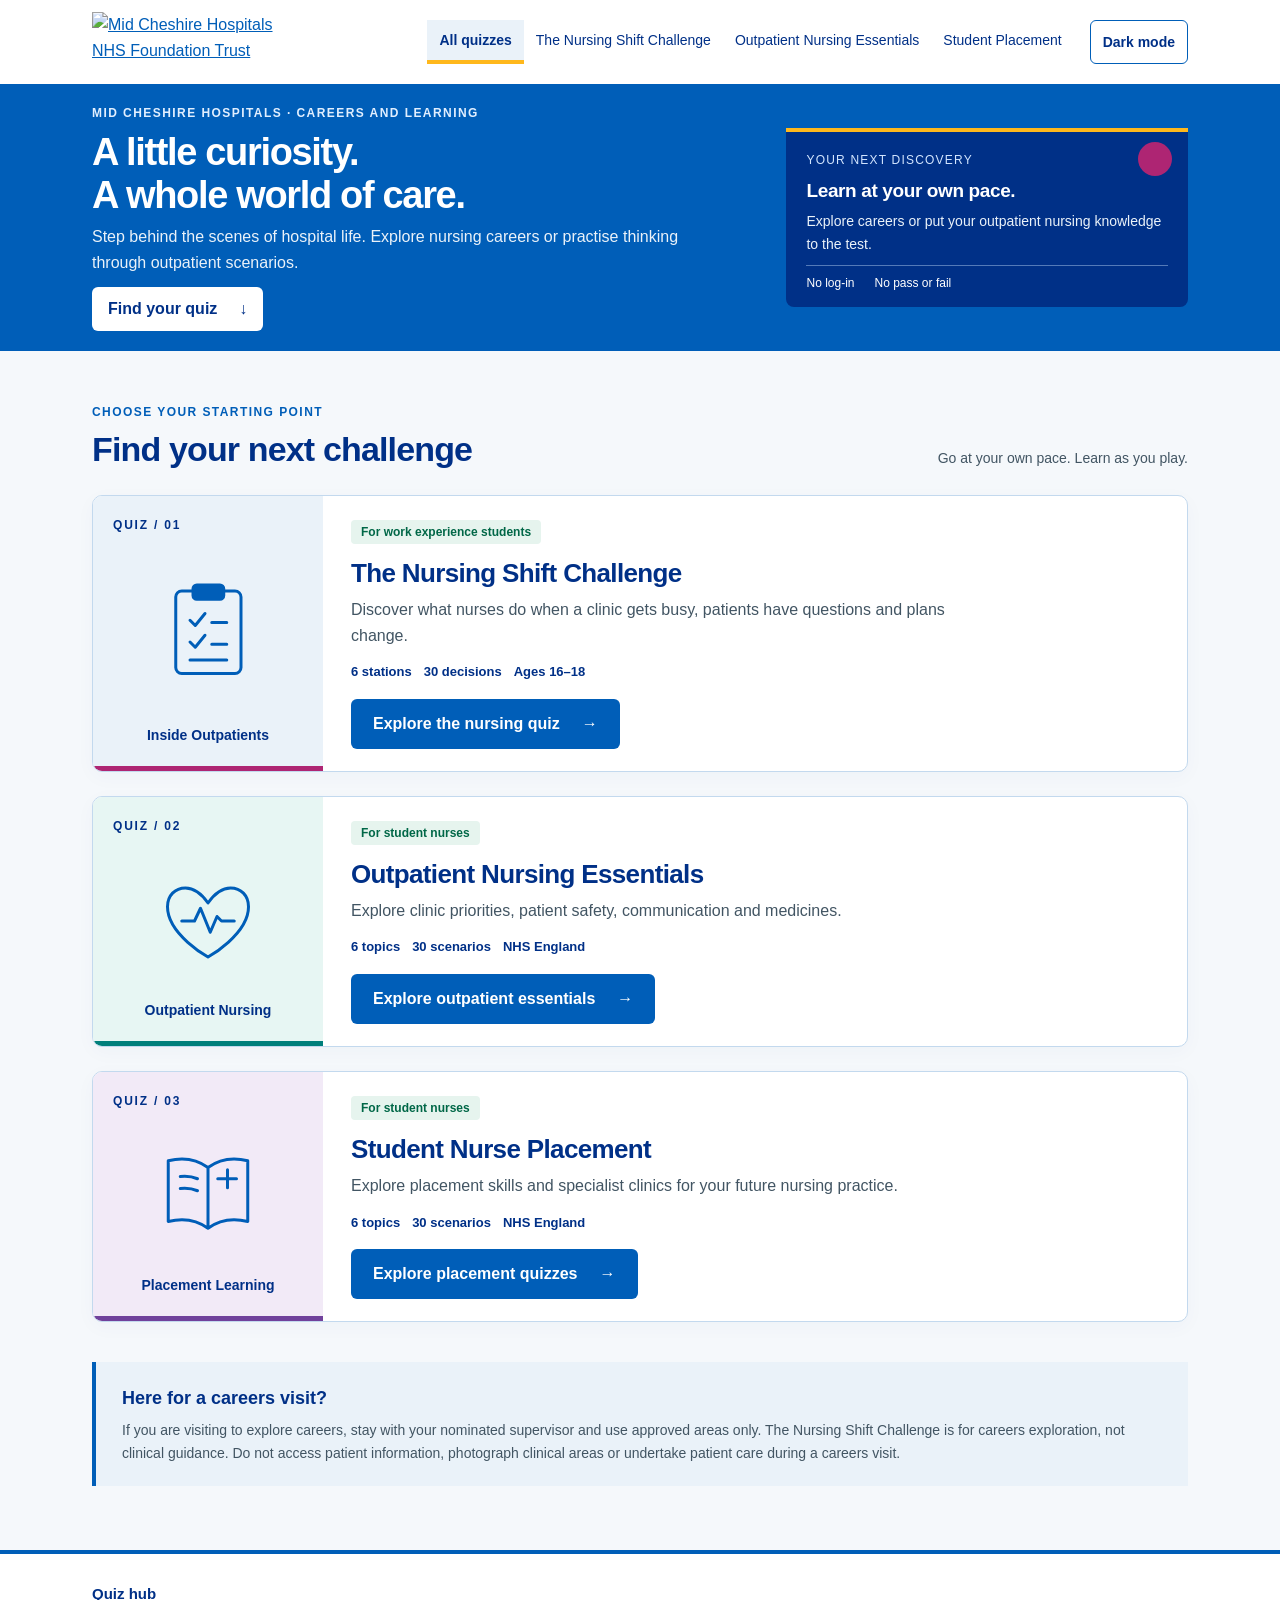
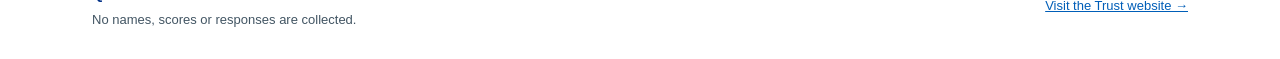
==== commit d2999074: "Add separate student placement quiz collection Co-authored-by: Copilot App <223556219+Copilot@users." ====
--- a/index.html
+++ b/index.html
@@ -24,7 +24,7 @@
     <div class="inner">
       <a class="trust-logo" href="index.html" aria-label="Quiz hub home"><img src="https://www.mcht.nhs.uk/application/files/9216/4493/8161/Mid_Cheshire_Hospitals_Logo.svg" width="644" height="203" alt="Mid Cheshire Hospitals NHS Foundation Trust"></a>
       <nav class="site-nav" aria-label="Main navigation">
-        <div class="nav-inner"><a href="index.html" aria-current="page">All quizzes</a><a href="nursing.html">The Nursing Shift Challenge</a><a href="staff-quizzes.html">Outpatient Nursing Essentials</a></div>
+        <div class="nav-inner"><a href="index.html" aria-current="page">All quizzes</a><a href="nursing.html">The Nursing Shift Challenge</a><a href="staff-quizzes.html">Outpatient Nursing Essentials</a><a href="placement-quizzes.html">Student Placement</a></div>
       </nav>
       <button class="theme-toggle" type="button" aria-pressed="false" hidden>Dark mode</button>
     </div>
@@ -60,9 +60,9 @@
             <span>Inside Outpatients</span>
           </div>
           <div class="quiz-card-body">
-            <span class="available">Ready to explore</span>
+            <span class="available">For work experience students</span>
             <h3>The Nursing Shift Challenge</h3>
-            <p>One hospital. Six challenges. Thirty decisions. Discover what nurses really do when a clinic gets busy, patients have questions and the unexpected happens.</p>
+            <p>Discover what nurses do when a clinic gets busy, patients have questions and plans change.</p>
             <ul class="quiz-facts" aria-label="Quiz details"><li>6 stations</li><li>30 decisions</li><li>Ages 16&ndash;18</li></ul>
             <a class="btn" href="nursing.html">Explore the nursing quiz <span aria-hidden="true">&rarr;</span></a>
           </div>
@@ -76,13 +76,27 @@
           <div class="quiz-card-body">
             <span class="available">For student nurses</span>
             <h3>Outpatient Nursing Essentials</h3>
-            <p>Explore six outpatient nursing topics, from running a busy clinic to patient safety, communication and medicines.</p>
+            <p>Explore clinic priorities, patient safety, communication and medicines.</p>
             <ul class="quiz-facts" aria-label="Quiz details"><li>6 topics</li><li>30 scenarios</li><li>NHS England</li></ul>
             <a class="btn" href="staff-quizzes.html">Explore outpatient essentials <span aria-hidden="true">&rarr;</span></a>
           </div>
         </article>
+        <article class="quiz-card" id="placement-quizzes">
+          <div class="quiz-art placement-collection-art" aria-hidden="true">
+            <span class="quiz-index">QUIZ / 03</span>
+            <svg viewBox="0 0 160 160" fill="none"><path d="M27 37c20-5 38-2 53 9v81c-15-11-33-14-53-9V37Zm106 0c-20-5-38-2-53 9v81c15-11 33-14 53-9V37Z" stroke="currentColor" stroke-width="4" stroke-linejoin="round"/><path d="M43 58c9-1 16 0 23 3m-23 13c9-1 16 0 23 3m27-16h25m-12-12v24" stroke="currentColor" stroke-width="4" stroke-linecap="round"/></svg>
+            <span>Placement Learning</span>
+          </div>
+          <div class="quiz-card-body">
+            <span class="available">For student nurses</span>
+            <h3>Student Nurse Placement</h3>
+            <p>Explore placement skills and specialist clinics for your future nursing practice.</p>
+            <ul class="quiz-facts" aria-label="Quiz details"><li>6 topics</li><li>30 scenarios</li><li>NHS England</li></ul>
+            <a class="btn" href="placement-quizzes.html">Explore placement quizzes <span aria-hidden="true">&rarr;</span></a>
+          </div>
+        </article>
       </div>
-      <section class="visit-note" aria-labelledby="visit-title"><h2 id="visit-title">Here for a supervised visit?</h2><p>Stay with your nominated supervisor and use approved areas only. These fictional learning scenarios are for careers exploration, not clinical guidance. Do not access patient information, photograph clinical areas or undertake patient care.</p></section>
+      <section class="visit-note" aria-labelledby="visit-title"><h2 id="visit-title">Here for a careers visit?</h2><p>If you are visiting to explore careers, stay with your nominated supervisor and use approved areas only. The Nursing Shift Challenge is for careers exploration, not clinical guidance. Do not access patient information, photograph clinical areas or undertake patient care during a careers visit.</p></section>
     </section>
   </main>
   <footer class="hub-footer"><div><strong>Quiz hub</strong><p>No names, scores or responses are collected.</p></div><a href="https://www.mcht.nhs.uk/">Visit the Trust website &rarr;</a></footer>
--- a/theme.css
+++ b/theme.css
@@ -78,17 +78,18 @@
 .hub-section-heading h2 { margin: 0; color: var(--navy); font-size: clamp(26px, 3vw, 34px); letter-spacing: -.025em; line-height: 1.2; }
 .hub-section-heading > p { color: var(--muted); font-size: 14px; margin: 0; }
 .quiz-list { display: grid; gap: 24px; }
-.quiz-card { display: grid; grid-template-columns: 280px 1fr; background: white; border: 1px solid var(--line); border-radius: 10px; overflow: hidden; box-shadow: 0 5px 20px #00308708; }
-.quiz-art { background: #eaf2f9; color: var(--navy); display: flex; flex-direction: column; justify-content: space-between; align-items: center; padding: 26px; min-height: 320px; border-bottom: 5px solid var(--pink); }
+.quiz-card { display: grid; grid-template-columns: 230px 1fr; background: white; border: 1px solid var(--line); border-radius: 10px; overflow: hidden; box-shadow: 0 5px 20px #00308708; }
+.quiz-art { background: #eaf2f9; color: var(--navy); display: flex; flex-direction: column; justify-content: space-between; align-items: center; padding: 20px; min-height: 240px; border-bottom: 5px solid var(--pink); }
 .quiz-index { align-self: flex-start; font-size: 12px; letter-spacing: .15em; font-weight: bold; }
-.quiz-art svg { width: 150px; height: 150px; color: var(--teal); }
+.quiz-art svg { width: 120px; height: 120px; color: var(--teal); }
 .staff-collection-art { border-bottom-color: #007f7b; background: #e7f6f3; }
+.placement-collection-art { border-bottom-color: #70419b; background: #f2eaf7; }
 .quiz-art > span:last-child { font-size: 14px; font-weight: bold; }
-.quiz-card-body { padding: 32px 36px; }
+.quiz-card-body { padding: 22px 28px; }
 .available { color: #006747; background: #e6f4ee; font-size: 12px; font-weight: bold; padding: 5px 10px; border-radius: 4px; }
-.quiz-card h3 { color: var(--navy); font-size: 28px; line-height: 1.2; letter-spacing: -.025em; margin: 18px 0 12px; }
+.quiz-card h3 { color: var(--navy); font-size: 26px; line-height: 1.2; letter-spacing: -.025em; margin: 14px 0 8px; }
 .quiz-card p { color: var(--muted); margin: 0; max-width: 620px; }
-.quiz-facts { list-style: none; padding: 0; margin: 20px 0 24px; display: flex; flex-wrap: wrap; gap: 8px 24px; font-size: 13px; font-weight: bold; color: var(--navy); }
+.quiz-facts { list-style: none; padding: 0; margin: 14px 0 16px; display: flex; flex-wrap: wrap; gap: 8px 12px; font-size: 13px; font-weight: bold; color: var(--navy); }
 .future-note { display: flex; gap: 20px; align-items: center; padding: 24px 28px; border: 1px dashed #99b4ce; border-radius: 8px; }
 .future-note h3 { font-size: 17px; color: var(--navy); margin: 0 0 4px; }
 .future-note p { margin: 0; color: var(--muted); font-size: 14px; }
@@ -123,7 +124,7 @@
 .staff-card .staff-kicker { padding-right: 40px; margin: 0 0 12px; }
 .staff-card h3 { margin: 0 0 8px; color: #003087; font-size: 20px; line-height: 1.25; }
 .staff-card > p:not(.staff-kicker) { flex: 1; margin: 0 0 20px; color: var(--muted); font-size: 14px; }
-.staff-card .btn { font-size: 14px; padding: 10px 14px; gap: 10px; }
+.staff-card .btn { min-height: 44px; font-size: 14px; padding: 10px 14px; gap: 10px; }
 .staff-quiz-main { max-width: 900px; margin: auto; padding: 24px 24px 64px; }
 .staff-back { display: inline-block; margin-bottom: 20px; font-weight: bold; }
 .staff-quiz-panel { background: white; border: 1px solid var(--line); border-radius: 10px; padding: clamp(20px, 4vw, 36px); }
@@ -215,6 +216,7 @@
 [data-theme="dark"] .foot { background: #17283a; }
 [data-theme="dark"] .quiz-art { background: #233d54; color: #e0efff; }
 [data-theme="dark"] .staff-collection-art { background: #1d4343; }
+[data-theme="dark"] .placement-collection-art { background: #382d4a; }
 [data-theme="dark"] .quiz-art svg { color: #9dc5ef; }
 [data-theme="dark"] .hub-section-heading h2,
 [data-theme="dark"] .quiz-card h3,
@@ -262,7 +264,7 @@
 [data-theme="dark"] .staff-feedback { background: #194b3d; color: #edf4fa; border-color: #87d8ae; }
 [data-theme="dark"] .staff-feedback.incorrect { background: #463822; color: #fff1d2; border-color: #f0c484; }
 
-@media (max-width: 960px) {
+@media (max-width: 1100px) {
   .site-header .inner { display: grid; grid-template-columns: minmax(0, 1fr) auto; gap: 8px 12px; }
   .trust-logo { grid-column: 1; grid-row: 1; }
   .theme-toggle { grid-column: 2; grid-row: 1; }
@@ -275,21 +277,23 @@
   .hero-note .note-bottom { border: 0; margin: 0; padding: 0; }
   .hub-section-heading { align-items: start; flex-direction: column; gap: 10px; }
   .quiz-card { grid-template-columns: 200px 1fr; }
-  .quiz-card-body { padding: 26px; }
+  .quiz-card-body { padding: 22px 24px; }
   .hub-footer { align-items: start; flex-direction: column; gap: 12px; }
   .staff-grid { grid-template-columns: repeat(2, minmax(0, 1fr)); }
 }
 @media (max-width: 560px) {
   .site-header .inner { padding: 12px 16px; gap: 12px; }
   .trust-logo { width: 185px; min-width: 0; }
-  .site-nav a { padding: 8px 12px; font-size: 12px; }
+  .site-nav a { padding: 8px 7px; font-size: 12px; }
   .hub-content { padding: 32px 20px 40px; }
   .quiz-card { grid-template-columns: 1fr; }
-  .quiz-art { min-height: 0; flex-direction: row; gap: 12px; padding: 18px 22px; }
-  .quiz-art svg { width: 64px; height: 64px; order: 2; }
+  .quiz-art { min-height: 0; flex-direction: row; gap: 12px; padding: 14px 18px; }
+  .quiz-art svg { width: 54px; height: 54px; order: 2; }
+  .quiz-card-body { padding: 20px 22px; }
   .quiz-art > span:last-child { display: none; }
   .quiz-card h3 { font-size: 25px; }
-  .quiz-card .btn { width: 100%; gap: 12px; font-size: 15px; }
+  .quiz-facts { gap: 8px 10px; font-size: 12px; }
+  .quiz-card .btn { width: 100%; min-height: 44px; padding: 10px; gap: 8px; font-size: 15px; }
   .future-note { padding: 20px; }
   .quiz-breadcrumb { padding: 12px 16px; }
   .quiz-breadcrumb span { display: none; }
@@ -298,6 +302,9 @@
   .staff-quiz-main { padding: 20px 16px 40px; }
   .staff-actions .btn { width: 100%; }
 }
+@media (max-width: 360px) {
+  .site-nav a { padding-inline: 3px; }
+}
 @media (prefers-reduced-motion: reduce) {
   *, *::before, *::after { scroll-behavior: auto !important; transition: none !important; }
 }
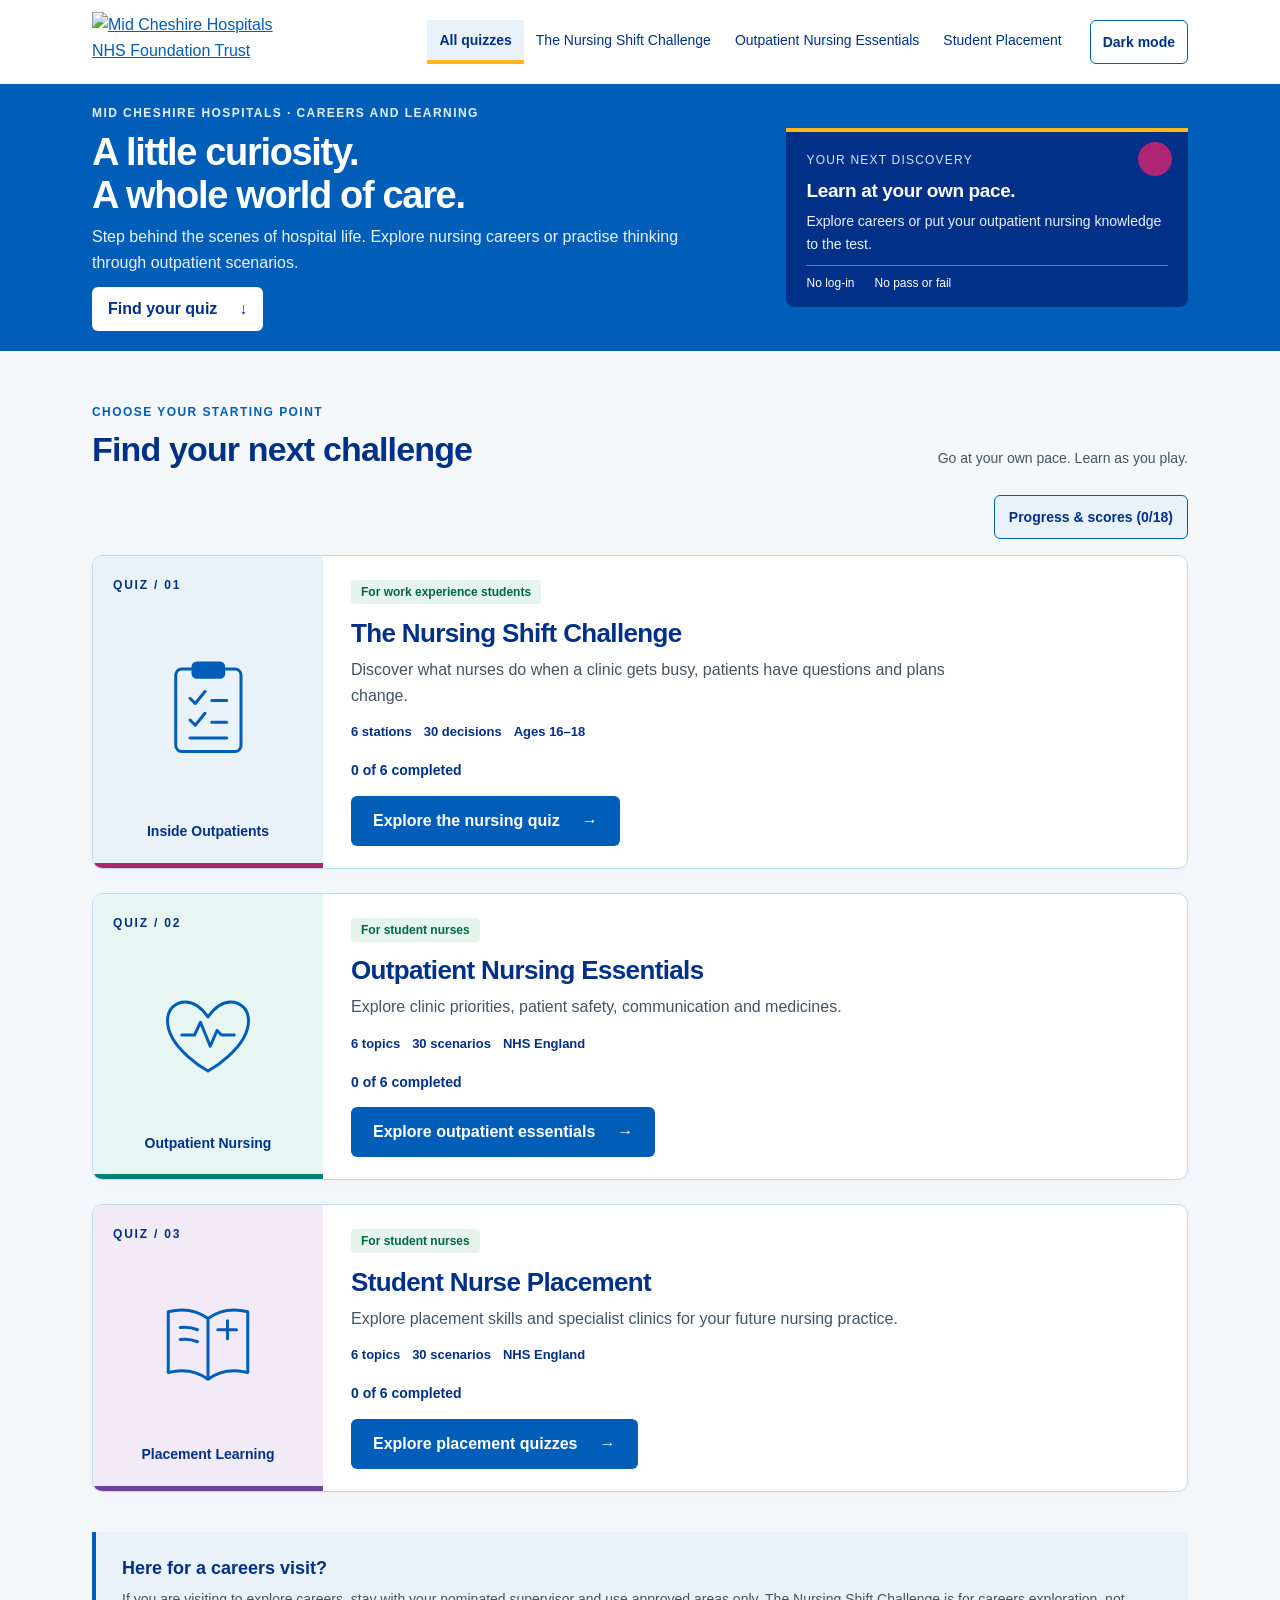
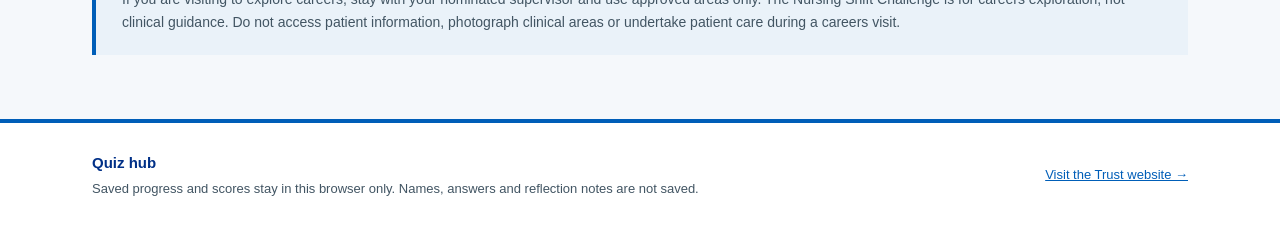
==== commit d042c785: "Unify quiz designs and add saved scores pop-out Co-authored-by: Copilot App <223556219+Copilot@users" ====
--- a/index.html
+++ b/index.html
@@ -7,7 +7,8 @@
   <meta name="description" content="Explore hospital careers and outpatient nursing with interactive quizzes inspired by NHS and NMC guidance.">
   <title>Quiz Hub | Mid Cheshire Hospitals</title>
   <script src="theme.js"></script>
-  <link rel="stylesheet" href="theme.css">
+  <script src="progress.js?v=progress-v2"></script>
+  <link rel="stylesheet" href="theme.css?v=progress-v2">
   <script>
     const station = Number(new URLSearchParams(location.search).get('station'));
     if (Number.isInteger(station) && station >= 1 && station <= 6) {
@@ -52,6 +53,7 @@
         <div><p class="eyebrow">Choose your starting point</p><h2 id="quizzes-title">Find your next challenge</h2></div>
         <p>Go at your own pace. Learn as you play.</p>
       </div>
+      <section class="progress-panel" data-progress-panel aria-label="Your quiz progress" hidden></section>
       <div class="quiz-list">
         <article class="quiz-card">
           <div class="quiz-art" aria-hidden="true">
@@ -64,6 +66,7 @@
             <h3>The Nursing Shift Challenge</h3>
             <p>Discover what nurses do when a clinic gets busy, patients have questions and plans change.</p>
             <ul class="quiz-facts" aria-label="Quiz details"><li>6 stations</li><li>30 decisions</li><li>Ages 16&ndash;18</li></ul>
+            <p class="progress-summary" data-progress-summary="nursing" hidden></p>
             <a class="btn" href="nursing.html">Explore the nursing quiz <span aria-hidden="true">&rarr;</span></a>
           </div>
         </article>
@@ -78,6 +81,7 @@
             <h3>Outpatient Nursing Essentials</h3>
             <p>Explore clinic priorities, patient safety, communication and medicines.</p>
             <ul class="quiz-facts" aria-label="Quiz details"><li>6 topics</li><li>30 scenarios</li><li>NHS England</li></ul>
+            <p class="progress-summary" data-progress-summary="staff" hidden></p>
             <a class="btn" href="staff-quizzes.html">Explore outpatient essentials <span aria-hidden="true">&rarr;</span></a>
           </div>
         </article>
@@ -92,6 +96,7 @@
             <h3>Student Nurse Placement</h3>
             <p>Explore placement skills and specialist clinics for your future nursing practice.</p>
             <ul class="quiz-facts" aria-label="Quiz details"><li>6 topics</li><li>30 scenarios</li><li>NHS England</li></ul>
+            <p class="progress-summary" data-progress-summary="placement" hidden></p>
             <a class="btn" href="placement-quizzes.html">Explore placement quizzes <span aria-hidden="true">&rarr;</span></a>
           </div>
         </article>
@@ -99,6 +104,6 @@
       <section class="visit-note" aria-labelledby="visit-title"><h2 id="visit-title">Here for a careers visit?</h2><p>If you are visiting to explore careers, stay with your nominated supervisor and use approved areas only. The Nursing Shift Challenge is for careers exploration, not clinical guidance. Do not access patient information, photograph clinical areas or undertake patient care during a careers visit.</p></section>
     </section>
   </main>
-  <footer class="hub-footer"><div><strong>Quiz hub</strong><p>No names, scores or responses are collected.</p></div><a href="https://www.mcht.nhs.uk/">Visit the Trust website &rarr;</a></footer>
+  <footer class="hub-footer"><div><strong>Quiz hub</strong><p>Saved progress and scores stay in this browser only. Names, answers and reflection notes are not saved.</p></div><a href="https://www.mcht.nhs.uk/">Visit the Trust website &rarr;</a></footer>
 </body>
 </html>
--- a/theme.css
+++ b/theme.css
@@ -108,28 +108,54 @@
 .collection-content { padding-top: 36px; }
 .clinical-note { padding: 16px 20px; margin: 0 0 24px; background: #eaf2f9; border-left: 4px solid #005eb8; color: #263d51; font-size: 14px; }
 .staff-grid { display: grid; grid-template-columns: repeat(3, minmax(0, 1fr)); gap: 16px; }
-.staff-card { background: white; border: 1px solid var(--line); border-top: 4px solid #005eb8; border-radius: 9px; padding: 20px; display: flex; flex-direction: column; min-width: 0; }
-.staff-card:nth-child(2) { border-top-color: #ae2573; }
-.staff-card:nth-child(3) { border-top-color: #007f7b; }
-.staff-card:nth-child(4) { border-top-color: #70419b; }
-.staff-card:nth-child(5) { border-top-color: #b45021; }
-.staff-card:nth-child(6) { border-top-color: #357b45; }
-.staff-card .heart-icon { align-self: flex-end; width: 36px; height: 36px; flex-basis: 36px; background-size: 22px; margin-bottom: -28px; background-color: #005eb8; }
-.staff-card:nth-child(2) .heart-icon { background-color: #ae2573; }
-.staff-card:nth-child(3) .heart-icon { background-color: #007f7b; }
-.staff-card:nth-child(4) .heart-icon { background-color: #70419b; }
-.staff-card:nth-child(5) .heart-icon { background-color: #b45021; }
-.staff-card:nth-child(6) .heart-icon { background-color: #357b45; }
+.staff-card { display: flex; flex-direction: column; min-width: 0; overflow: hidden; background: white; border: 1px solid var(--line); border-radius: 9px; }
+.staff-card-top { position: relative; min-height: 130px; padding: 20px 72px 18px 20px; background: var(--station-tint); border-top: 4px solid var(--station-colour); }
+.staff-card .heart-icon { position: absolute; top: 16px; right: 16px; width: 40px; height: 40px; background-color: var(--station-colour); background-size: 25px; }
 .staff-kicker { color: #005eb8; font-size: 12px; font-weight: bold; letter-spacing: .08em; text-transform: uppercase; }
-.staff-card .staff-kicker { padding-right: 40px; margin: 0 0 12px; }
+.staff-card .staff-kicker { margin: 0 0 9px; }
 .staff-card h3 { margin: 0 0 8px; color: #003087; font-size: 20px; line-height: 1.25; }
-.staff-card > p:not(.staff-kicker) { flex: 1; margin: 0 0 20px; color: var(--muted); font-size: 14px; }
-.staff-card .btn { min-height: 44px; font-size: 14px; padding: 10px 14px; gap: 10px; }
-.staff-quiz-main { max-width: 900px; margin: auto; padding: 24px 24px 64px; }
+.staff-card-body { display: flex; flex: 1; flex-direction: column; padding: 18px 20px 20px; }
+.staff-description { flex: 1; margin: 0 0 15px; color: var(--muted); font-size: 14px; }
+.staff-meta { margin: 0 0 14px; color: var(--muted); font-size: 12px; }
+.staff-meta, .station .meta { display: flex; flex-wrap: wrap; align-items: center; gap: 8px; }
+.progress-panel { display: flex; flex-wrap: wrap; justify-content: flex-end; margin: 0 0 16px; }
+.progress-trigger, .progress-close, .progress-reset { min-height: 44px; padding: 8px 14px; border: 1px solid #005eb8; border-radius: 6px; background: white; color: #003087; font: bold 14px/1.3 Arial, Helvetica, sans-serif; cursor: pointer; }
+.progress-trigger { max-width: 100%; background: var(--sky); }
+.progress-trigger:hover, .progress-close:hover, .progress-reset:hover:not(:disabled) { background: #eaf2f9; }
+.progress-dialog { width: min(480px, calc(100% - 32px)); max-width: none; max-height: calc(100vh - 32px); max-height: calc(100dvh - 32px); overflow: auto; margin: auto; padding: 24px; border: 1px solid var(--line); border-radius: 12px; background: white; color: var(--ink); box-shadow: 0 16px 60px #00142d40; font: inherit; }
+.progress-dialog::backdrop { background: #00142d99; }
+.progress-dialog-heading { display: flex; align-items: center; justify-content: space-between; gap: 12px; margin-bottom: 16px; }
+.progress-dialog h2 { margin: 0; color: var(--navy); font-size: 22px; line-height: 1.25; }
+.progress-close { flex-shrink: 0; }
+.progress-toggle { display: inline-flex; align-items: center; gap: 10px; min-height: 44px; font-size: 14px; font-weight: bold; cursor: pointer; }
+.progress-toggle input { flex: 0 0 20px; width: 20px; height: 20px; margin: 0; accent-color: #005eb8; cursor: pointer; }
+.progress-toggle input:focus-visible { outline: 3px solid var(--gold); outline-offset: 4px; }
+.progress-help { margin: 2px 0 0; color: var(--muted); font-size: 13px; }
+.progress-reset { margin-top: 16px; }
+.progress-reset:disabled { opacity: .6; cursor: not-allowed; }
+.progress-status { margin: 12px 0 0; color: var(--muted); font-size: 13px; }
+.progress-warning { flex-basis: 100%; margin: 8px 0 0; color: var(--red); font-size: 13px; }
+.progress-warning[hidden] { display: none; }
+.progress-badge { display: inline-block; padding: 3px 8px; border-radius: 4px; background: #e6f4ee; color: #006747; font-size: 12px; font-weight: bold; }
+.staff-quiz-panel > .progress-badge { margin: 14px 0 0; }
+.quiz-card .progress-summary { margin: 0 0 14px; color: var(--navy); font-size: 14px; font-weight: bold; }
+.progress-panel[hidden], .progress-badge[hidden], .progress-summary[hidden] { display: none; }
+.quiz-progress-container { max-width: 1060px; margin: 16px auto 0; padding: 0 24px; }
+.staff-card .btn { min-height: 44px; padding: 10px 14px; font-size: 14px; gap: 10px; }
+.staff-quiz-main { max-width: 1060px; margin: auto; padding: 24px 24px 64px; }
 .staff-back { display: inline-block; margin-bottom: 20px; font-weight: bold; }
-.staff-quiz-panel { background: white; border: 1px solid var(--line); border-radius: 10px; padding: clamp(20px, 4vw, 36px); }
+.staff-quiz-panel { background: white; border: 1px solid var(--line); border-radius: 18px; padding: clamp(20px, 4vw, 36px); }
+.staff-quiz-panel[data-quiz-position] { border-top: 4px solid var(--station-colour); }
 .staff-quiz-panel h1 { color: #003087; font-size: clamp(28px, 4vw, 42px); line-height: 1.15; margin: 8px 0 12px; }
-.staff-intro { color: var(--muted); margin: 0 0 28px; }
+.staff-intro { color: var(--muted); margin: 0; font-size: 17px; }
+.staff-insights { display: grid; grid-template-columns: repeat(3, minmax(0, 1fr)); gap: 12px; margin: 28px 0; }
+.staff-insights article { padding: 18px; border-radius: 11px; background: var(--sky); }
+.staff-quiz-panel .staff-insights h2 { margin: 0 0 7px; color: var(--navy); font-size: 16px; }
+.staff-insights p { margin: 0; color: var(--muted); font-size: 14px; }
+.staff-briefing { margin: 20px 0 26px; padding: 16px 19px; border-left: 4px solid #d7ab67; background: #fff8ee; }
+.staff-quiz-panel .staff-briefing h2 { margin: 0 0 5px; font-size: 15px; }
+.staff-briefing p { margin: 0; color: #534633; font-size: 14px; }
+.staff-quiz-area { padding-top: 25px; border-top: 1px solid var(--line); }
 .staff-progress { display: flex; justify-content: space-between; gap: 12px; font-size: 14px; }
 .staff-quiz-panel progress { display: block; width: 100%; height: 12px; margin: 10px 0 24px; accent-color: #005eb8; }
 .staff-quiz-panel h2 { font-size: 21px; line-height: 1.35; }
@@ -144,6 +170,11 @@
 .staff-feedback.incorrect { border-color: #aa642d; background: #fff5e8; color: #49321d; }
 .staff-feedback h3 { font-size: 17px; margin: 0 0 5px; }
 .staff-feedback p { margin: 0; }
+.staff-reflection { margin-top: 24px; padding: 18px; border-radius: 9px; background: var(--sky); text-align: left; }
+.staff-reflection h3 { margin: 0 0 8px; font-size: 17px; }
+.staff-reflection label { display: block; margin-bottom: 7px; font-size: 14px; font-weight: bold; }
+.staff-reflection textarea { display: block; width: 100%; min-height: 100px; padding: 12px; border: 1px solid #a9bfce; border-radius: 8px; background: var(--white); color: var(--ink); font: inherit; resize: vertical; }
+.staff-reflection p { margin: 8px 0 0; color: var(--muted); font-size: 13px; }
 .staff-actions { display: flex; flex-wrap: wrap; justify-content: space-between; align-items: center; gap: 16px; margin-top: 24px; }
 .staff-actions > span { color: var(--muted); font-size: 13px; }
 .staff-actions .btn:disabled { opacity: .5; cursor: not-allowed; }
@@ -151,6 +182,14 @@
 .staff-sources h2 { font-size: 18px; margin: 0 0 6px; }
 .staff-sources p, .staff-sources ul { font-size: 14px; }
 .staff-sources li { margin-bottom: 6px; overflow-wrap: anywhere; }
+.confetti-layer { position: fixed; inset: 0; z-index: 100; overflow: hidden; pointer-events: none; }
+.confetti-piece { position: absolute; width: 7px; height: 12px; border-radius: 2px; opacity: 0; animation: confetti-fall 2.4s ease-out var(--confetti-delay) forwards; }
+.confetti-piece:nth-child(3n) { width: 9px; height: 9px; border-radius: 50%; }
+@keyframes confetti-fall {
+  0% { opacity: 0; transform: translate3d(0, 0, 0) rotate(0deg) scale(.5); }
+  10%, 70% { opacity: 1; }
+  100% { opacity: 0; transform: translate3d(var(--confetti-x), var(--confetti-y), 0) rotate(var(--confetti-rotation)); }
+}
 
 /* Keep the original learning experience in the shared Trust colour palette. */
 .quiz-breadcrumb { max-width: 1060px; margin: auto; padding: 12px 24px; display: flex; justify-content: space-between; gap: 16px; font-size: 13px; }
@@ -161,12 +200,13 @@
 .hero p { font-size: 16px; max-width: 740px; margin-bottom: 0; }
 .hero .eyebrow, .hero p { color: white; }
 .section-head h2, .module h2, .station h3 { color: var(--navy); }
-.station { border-radius: 9px; --station-colour: #005eb8; --station-tint: #eaf2f9; }
-.station:nth-child(2) { --station-colour: #ae2573; --station-tint: #fbeef5; }
-.station:nth-child(3) { --station-colour: #007f7b; --station-tint: #e7f6f3; }
-.station:nth-child(4) { --station-colour: #70419b; --station-tint: #f2edf8; }
-.station:nth-child(5) { --station-colour: #b45021; --station-tint: #fff1e9; }
-.station:nth-child(6) { --station-colour: #357b45; --station-tint: #edf7ed; }
+.station { border-radius: 9px; }
+.station, .staff-card, .staff-quiz-panel[data-quiz-position] { --station-colour: #005eb8; --station-tint: #eaf2f9; }
+.station:nth-child(2), .staff-card:nth-child(2), .staff-quiz-panel[data-quiz-position="2"] { --station-colour: #ae2573; --station-tint: #fbeef5; }
+.station:nth-child(3), .staff-card:nth-child(3), .staff-quiz-panel[data-quiz-position="3"] { --station-colour: #007f7b; --station-tint: #e7f6f3; }
+.station:nth-child(4), .staff-card:nth-child(4), .staff-quiz-panel[data-quiz-position="4"] { --station-colour: #70419b; --station-tint: #f2edf8; }
+.station:nth-child(5), .staff-card:nth-child(5), .staff-quiz-panel[data-quiz-position="5"] { --station-colour: #b45021; --station-tint: #fff1e9; }
+.station:nth-child(6), .staff-card:nth-child(6), .staff-quiz-panel[data-quiz-position="6"] { --station-colour: #357b45; --station-tint: #edf7ed; }
 .station .top, .station:nth-child(n) .top {
   position: relative;
   padding-right: 72px;
@@ -254,8 +294,12 @@
 [data-theme="dark"] .btn.secondary:hover { background: #38536b; }
 [data-theme="dark"] .clinical-note { background: #1d3448; color: #edf4fa; }
 [data-theme="dark"] .staff-card, [data-theme="dark"] .staff-quiz-panel { background: #17283a; }
-[data-theme="dark"] .staff-card h3, [data-theme="dark"] .staff-quiz-panel h1 { color: #d7eaff; }
+[data-theme="dark"] .staff-quiz-panel h1, [data-theme="dark"] .staff-quiz-panel .staff-insights h2 { color: #d7eaff; }
+[data-theme="dark"] .staff-card h3 { color: #003087; }
 [data-theme="dark"] .staff-kicker { color: #a9d2ff; }
+[data-theme="dark"] .staff-card .staff-kicker { color: #005eb8; }
+[data-theme="dark"] .staff-briefing { background: #463822; color: #fff1d2; }
+[data-theme="dark"] .staff-briefing p { color: #fff1d2; }
 [data-theme="dark"] .staff-option { background: #20384c; border-color: #7893a9; color: #edf4fa; }
 [data-theme="dark"] .staff-option-letter { background: #39546a; color: #edf4fa; }
 [data-theme="dark"] .staff-option:hover:not(:disabled) { background: #304e65; border-color: #a9d2ff; }
@@ -263,6 +307,14 @@
 [data-theme="dark"] .staff-option.incorrect { background: #60313b; border-color: #ffabb7; }
 [data-theme="dark"] .staff-feedback { background: #194b3d; color: #edf4fa; border-color: #87d8ae; }
 [data-theme="dark"] .staff-feedback.incorrect { background: #463822; color: #fff1d2; border-color: #f0c484; }
+[data-theme="dark"] .staff-reflection textarea { background: #101c2a; color: #edf4fa; border-color: #91aaba; }
+[data-theme="dark"] .progress-trigger, [data-theme="dark"] .progress-close, [data-theme="dark"] .progress-reset { background: #263d51; color: #edf4fa; border-color: #9dc5ef; }
+[data-theme="dark"] .progress-trigger:hover, [data-theme="dark"] .progress-close:hover, [data-theme="dark"] .progress-reset:hover:not(:disabled) { background: #38536b; }
+[data-theme="dark"] .progress-dialog { background: #17283a; }
+[data-theme="dark"] .progress-dialog h2 { color: #d7eaff; }
+[data-theme="dark"] .progress-warning { color: #ffabb7; }
+[data-theme="dark"] .progress-badge { background: #194b3d; color: #a9e3c3; }
+[data-theme="dark"] .quiz-card .progress-summary { color: #d7eaff; }
 
 @media (max-width: 1100px) {
   .site-header .inner { display: grid; grid-template-columns: minmax(0, 1fr) auto; gap: 8px 12px; }
@@ -280,6 +332,7 @@
   .quiz-card-body { padding: 22px 24px; }
   .hub-footer { align-items: start; flex-direction: column; gap: 12px; }
   .staff-grid { grid-template-columns: repeat(2, minmax(0, 1fr)); }
+  .staff-insights { grid-template-columns: 1fr; }
 }
 @media (max-width: 560px) {
   .site-header .inner { padding: 12px 16px; gap: 12px; }
@@ -301,15 +354,19 @@
   .collection-hero-inner { padding: 20px; }
   .staff-quiz-main { padding: 20px 16px 40px; }
   .staff-actions .btn { width: 100%; }
+  .progress-dialog { padding: 18px; }
+  .quiz-progress-container { padding: 0 16px; }
 }
 @media (max-width: 360px) {
   .site-nav a { padding-inline: 3px; }
 }
 @media (prefers-reduced-motion: reduce) {
   *, *::before, *::after { scroll-behavior: auto !important; transition: none !important; }
+  .confetti-layer { display: none; }
 }
 @media print {
-  .site-header, .site-nav, .quiz-breadcrumb, .skip-link, .hub-footer, .hero-button { display: none !important; }
+  .progress-panel { display: none !important; }
+  .site-header, .site-nav, .quiz-breadcrumb, .skip-link, .hub-footer, .hero-button, .confetti-layer { display: none !important; }
   .hub-hero, .hero-note { background: white; color: black; }
   .hub-hero p, .hub-hero .eyebrow, .hero-note p, .note-label { color: black; }
   [data-theme="dark"] body, [data-theme="dark"] .module, [data-theme="dark"] .insight, [data-theme="dark"] .scenario, [data-theme="dark"] .reflection, [data-theme="dark"] .stretch { background: white; color: black; }
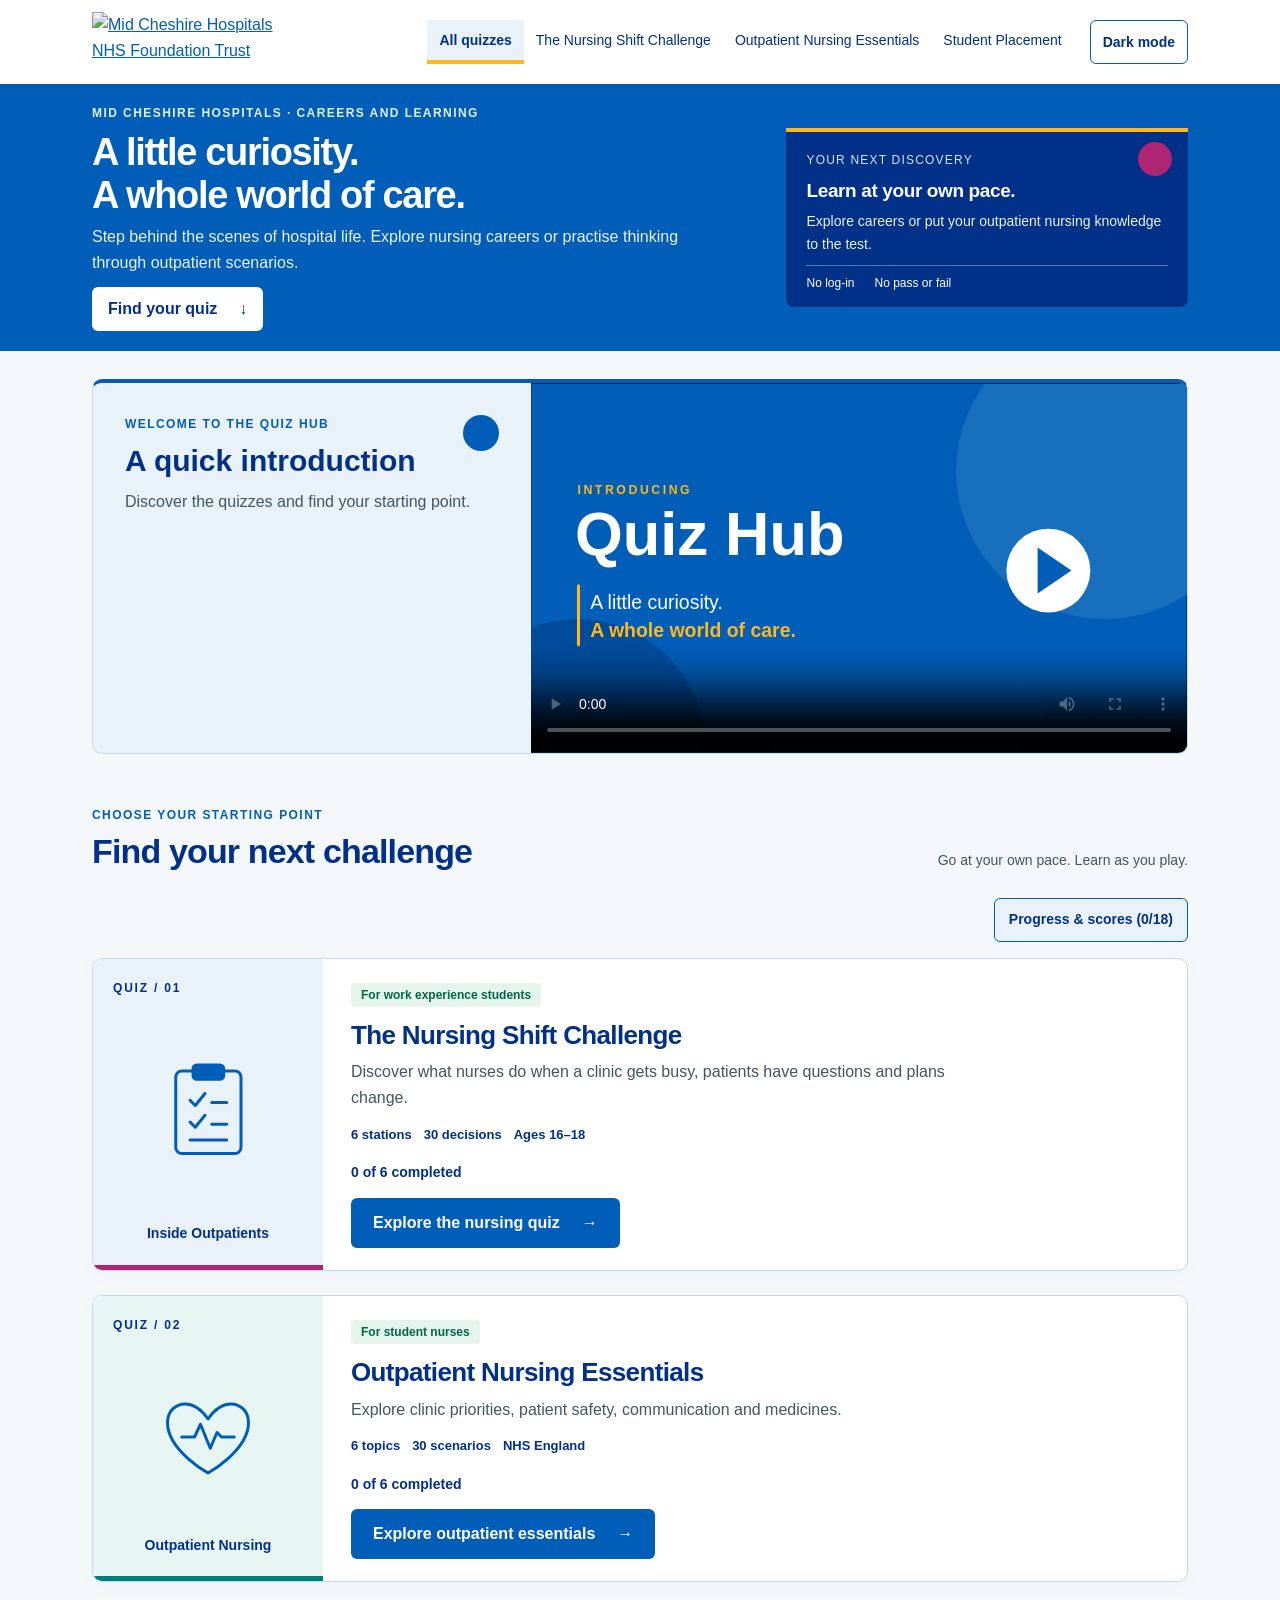
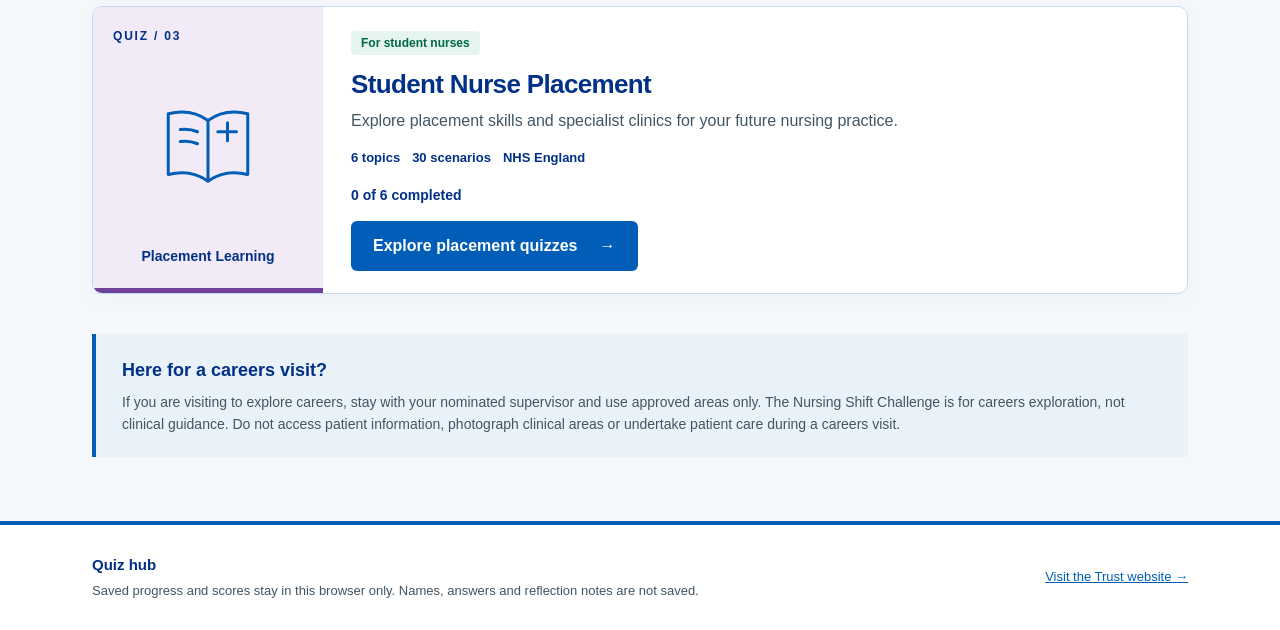
==== commit c28d03d8: "Add introduction video to quiz hub homepage Co-authored-by: Copilot App <223556219+Copilot@users.nor" ====
--- a/index.html
+++ b/index.html
@@ -46,6 +46,20 @@
           <p>Explore careers or put your outpatient nursing knowledge to the test.</p>
           <div class="note-bottom"><span>No log-in</span><span>No pass or fail</span></div>
         </aside>
+      </div>
+    </section>
+    <section class="hub-intro" aria-labelledby="intro-title">
+      <div class="hub-intro-card">
+        <div class="hub-intro-copy">
+          <span class="heart-icon" aria-hidden="true"></span>
+          <p class="eyebrow">Welcome to the quiz hub</p>
+          <h2 id="intro-title">A quick introduction</h2>
+          <p>Discover the quizzes and find your starting point.</p>
+        </div>
+        <video controls preload="metadata" playsinline poster="quiz-hub-intro-poster.svg" aria-labelledby="intro-title">
+          <source src="quiz-hub-intro.mp4" type="video/mp4">
+          Your browser cannot play this video. <a href="quiz-hub-intro.mp4">Download the introduction video</a>.
+        </video>
       </div>
     </section>
     <section class="hub-content" id="quizzes" aria-labelledby="quizzes-title">
--- a/theme.css
+++ b/theme.css
@@ -71,6 +71,14 @@
 .hero-note h2 { font-size: 19px; line-height: 1.2; margin: 8px 0; letter-spacing: -.02em; }
 .hero-note p { color: #eaf2f9; font-size: 14px; margin: 0; }
 .note-bottom { border-top: 1px solid #547ab8; padding-top: 8px; margin-top: 10px; display: flex; gap: 20px; font-size: 12px; }
+.hub-intro { max-width: 1160px; margin: auto; padding: 28px 32px 0; }
+.hub-intro-card { display: grid; grid-template-columns: minmax(0, .8fr) minmax(0, 1.2fr); overflow: hidden; border: 1px solid var(--line); border-top: 4px solid var(--teal); border-radius: 10px; background: var(--sky); }
+.hub-intro-copy { padding: clamp(20px, 3vw, 32px); }
+.hub-intro-copy .heart-icon { float: right; width: 36px; height: 36px; background-color: var(--teal); background-size: 22px; margin-left: 12px; }
+.hub-intro-copy .eyebrow { color: var(--teal); margin: 0 0 8px; }
+.hub-intro-copy h2 { color: var(--navy); font-size: clamp(23px, 2.5vw, 30px); line-height: 1.2; margin: 0 0 10px; }
+.hub-intro-copy p:last-child { color: var(--muted); margin: 0; }
+.hub-intro video { display: block; width: 100%; aspect-ratio: 16 / 9; background: #101c2a; }
 .hub-content { max-width: 1160px; margin: auto; padding: 52px 32px 64px; }
 #quizzes { scroll-margin-top: 24px; }
 .hub-section-heading { display: flex; justify-content: space-between; align-items: end; gap: 24px; margin-bottom: 26px; }
@@ -259,6 +267,7 @@
 [data-theme="dark"] .placement-collection-art { background: #382d4a; }
 [data-theme="dark"] .quiz-art svg { color: #9dc5ef; }
 [data-theme="dark"] .hub-section-heading h2,
+[data-theme="dark"] .hub-intro-copy h2,
 [data-theme="dark"] .quiz-card h3,
 [data-theme="dark"] .quiz-facts,
 [data-theme="dark"] .future-note h3,
@@ -268,6 +277,7 @@
 [data-theme="dark"] .module h2,
 [data-theme="dark"] .insight h3 { color: #d7eaff; }
 [data-theme="dark"] .hub-section-heading .eyebrow,
+[data-theme="dark"] .hub-intro-copy .eyebrow,
 [data-theme="dark"] .module-heading .kicker,
 [data-theme="dark"] .q-type,
 [data-theme="dark"] .result .big,
@@ -338,6 +348,8 @@
   .site-header .inner { padding: 12px 16px; gap: 12px; }
   .trust-logo { width: 185px; min-width: 0; }
   .site-nav a { padding: 8px 7px; font-size: 12px; }
+  .hub-intro { padding: 24px 20px 0; }
+  .hub-intro-card { grid-template-columns: 1fr; }
   .hub-content { padding: 32px 20px 40px; }
   .quiz-card { grid-template-columns: 1fr; }
   .quiz-art { min-height: 0; flex-direction: row; gap: 12px; padding: 14px 18px; }
@@ -366,7 +378,7 @@
 }
 @media print {
   .progress-panel { display: none !important; }
-  .site-header, .site-nav, .quiz-breadcrumb, .skip-link, .hub-footer, .hero-button, .confetti-layer { display: none !important; }
+  .site-header, .site-nav, .quiz-breadcrumb, .skip-link, .hub-footer, .hero-button, .confetti-layer, .hub-intro { display: none !important; }
   .hub-hero, .hero-note { background: white; color: black; }
   .hub-hero p, .hub-hero .eyebrow, .hero-note p, .note-label { color: black; }
   [data-theme="dark"] body, [data-theme="dark"] .module, [data-theme="dark"] .insight, [data-theme="dark"] .scenario, [data-theme="dark"] .reflection, [data-theme="dark"] .stretch { background: white; color: black; }
